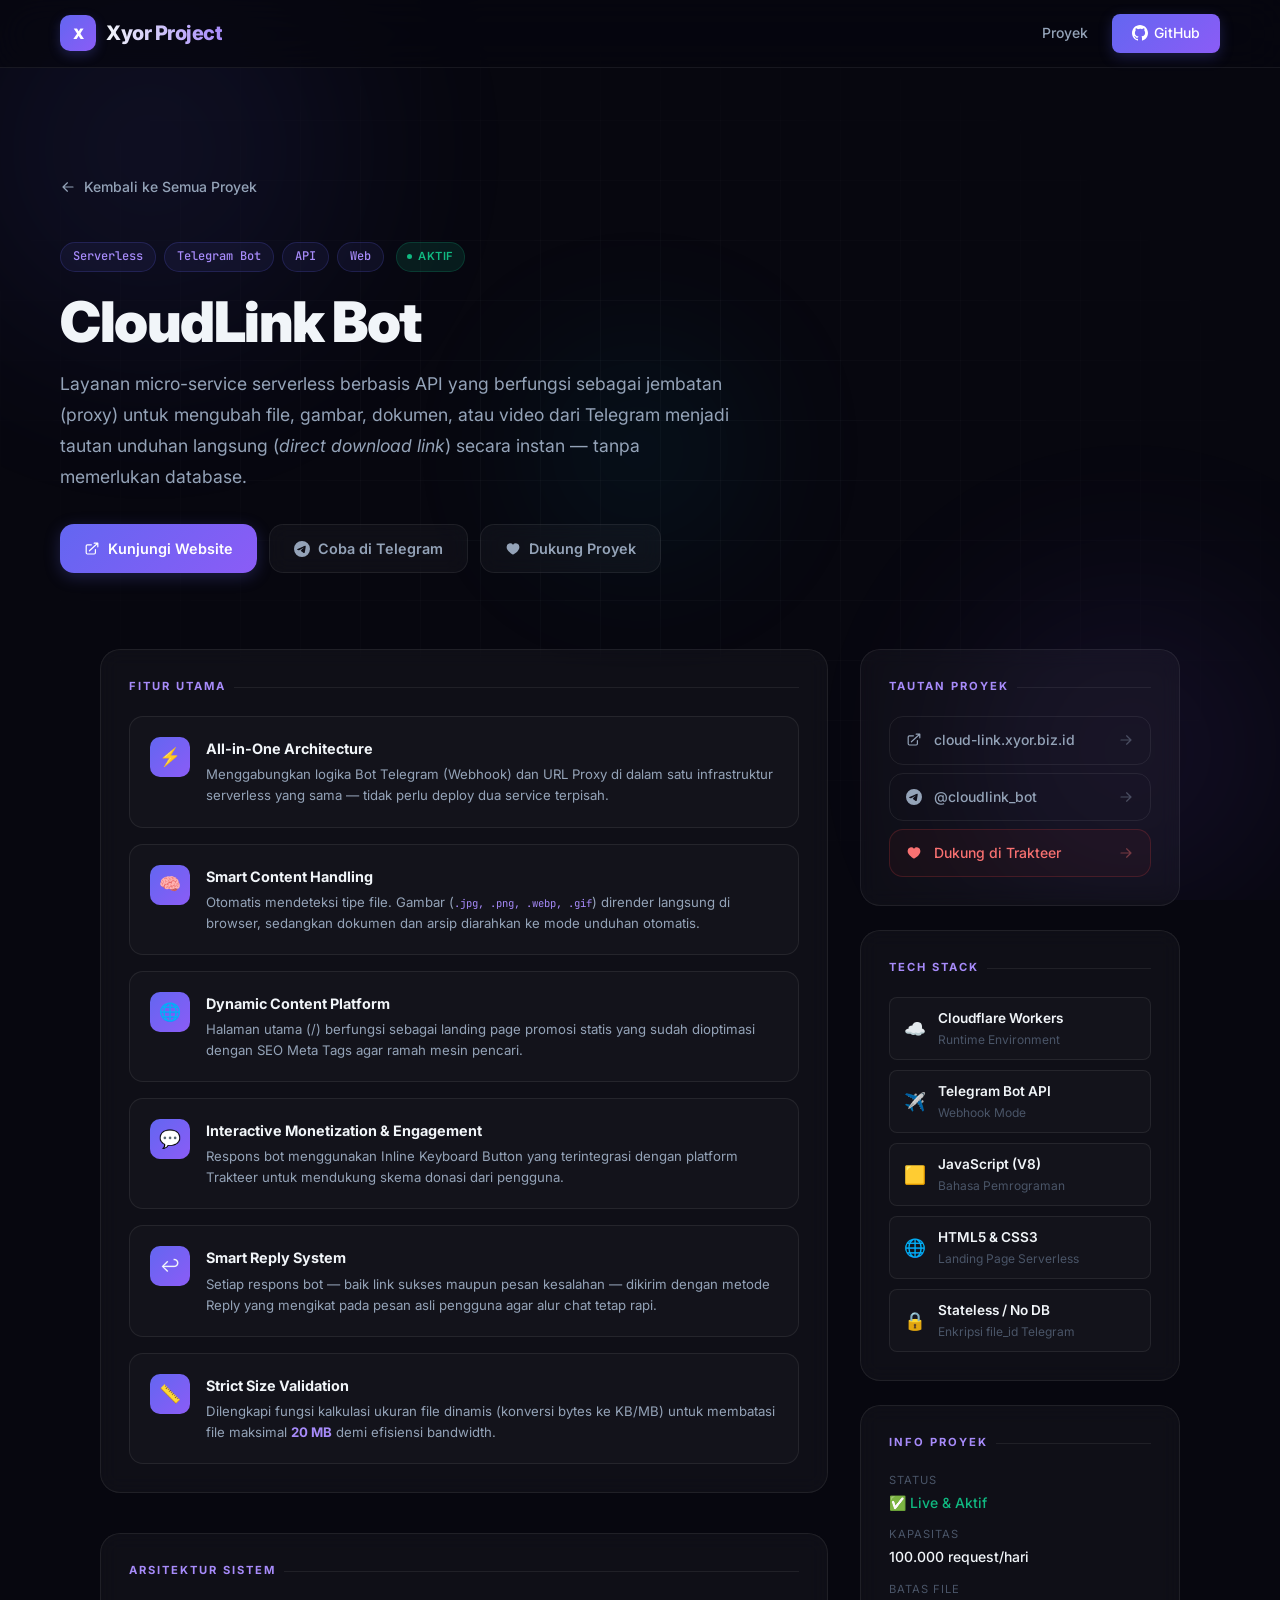
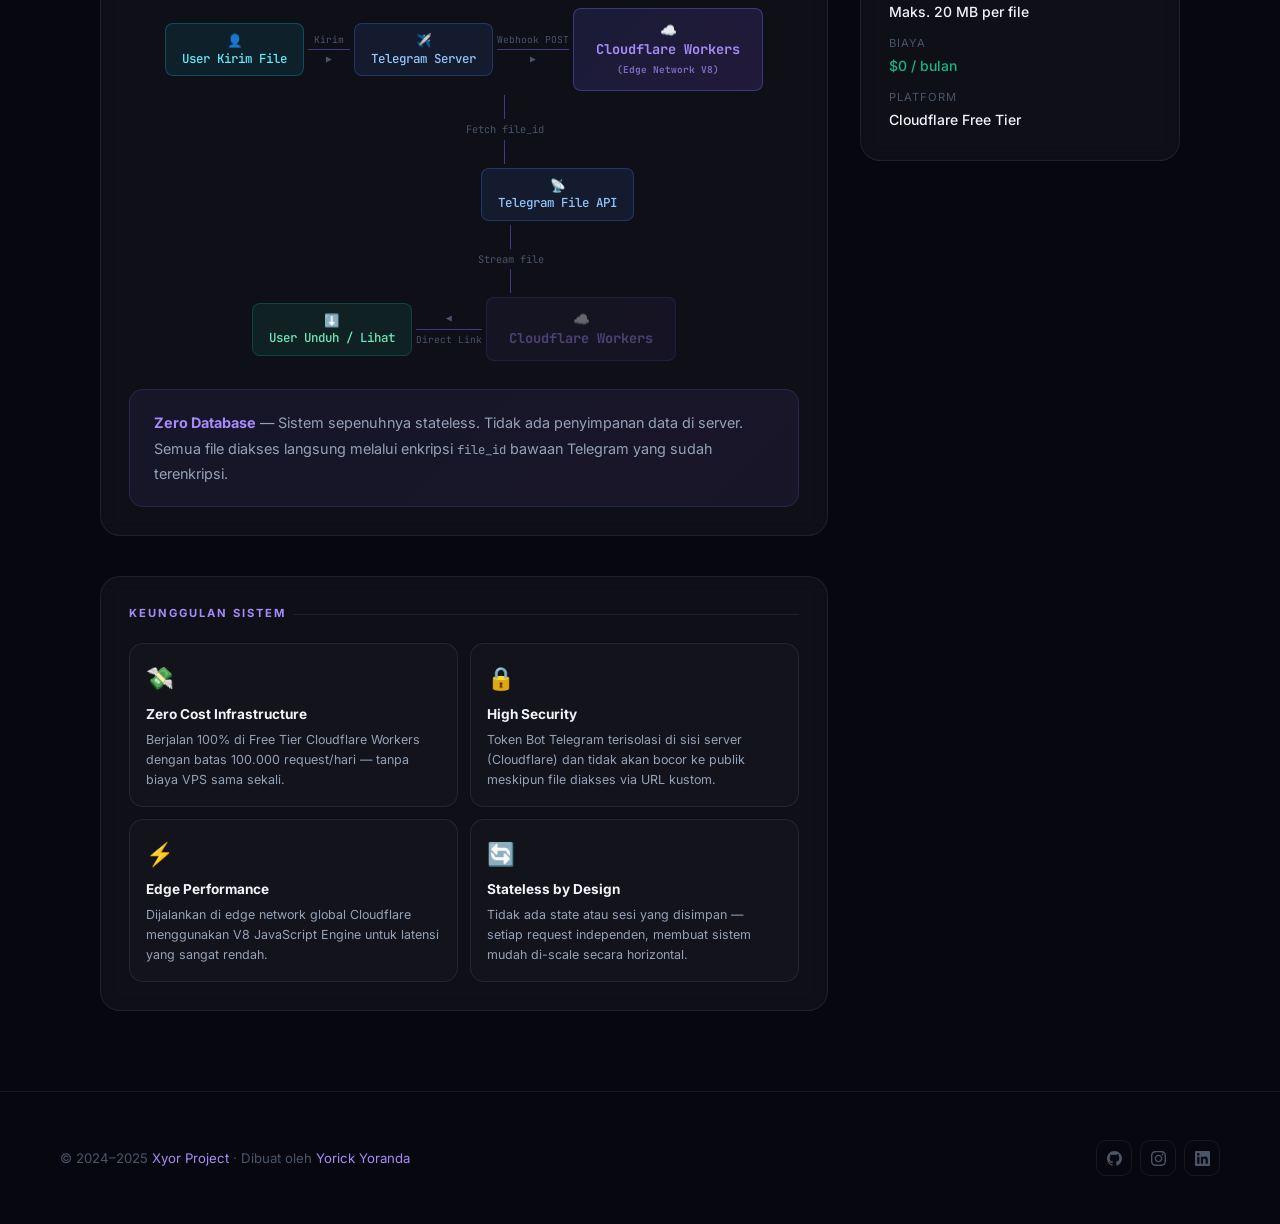
==== projects/cloudlink-bot.html @ b48f9143 "Upload" ====
<!DOCTYPE html>
<html lang="id">
<head>
  <meta charset="UTF-8" />
  <meta name="viewport" content="width=device-width, initial-scale=1.0" />
  <title>CloudLink Bot — Xyor Project</title>
  <meta name="description" content="CloudLink Bot — Layanan micro-service serverless berbasis Cloudflare Workers yang mengubah file Telegram menjadi direct download link secara instan tanpa database." />
  <meta name="author" content="Yorick Yoranda" />
  <meta property="og:title" content="CloudLink Bot — Xyor Project" />
  <meta property="og:description" content="Micro-service serverless yang mengubah file Telegram menjadi direct download link secara instan. Dibangun di atas Cloudflare Workers." />
  <meta property="og:type" content="website" />
  <meta property="og:url" content="https://cloud-link.xyor.biz.id/" />
  <meta name="twitter:card" content="summary_large_image" />
  <link rel="preconnect" href="https://fonts.googleapis.com" />
  <link rel="preconnect" href="https://fonts.gstatic.com" crossorigin />
  <link href="https://fonts.googleapis.com/css2?family=Inter:wght@300;400;500;600;700;800;900&family=JetBrains+Mono:wght@400;500&display=swap" rel="stylesheet" />
  <link rel="stylesheet" href="../css/style.css" />
  <style>
    /* ── Page-specific extras ─── */
    .highlight-box {
      background: linear-gradient(135deg, rgba(99,102,241,0.08), rgba(139,92,246,0.08));
      border: 1px solid rgba(99,102,241,0.2);
      border-radius: var(--radius-md);
      padding: 20px 24px;
      font-size: 0.9rem;
      line-height: 1.75;
      color: var(--text-secondary);
    }

    .highlight-box strong { color: var(--accent-3); }

    /* Architecture visual */
    .arch-visual {
      display: flex;
      flex-direction: column;
      align-items: center;
      gap: 0;
      padding: 8px 0;
      font-family: 'JetBrains Mono', monospace;
    }

    .arch-row {
      display: flex;
      align-items: center;
      gap: 0;
      width: 100%;
      justify-content: center;
    }

    .arch-node {
      padding: 8px 16px;
      border-radius: 8px;
      font-size: 0.78rem;
      font-weight: 500;
      text-align: center;
      line-height: 1.4;
      white-space: nowrap;
    }

    .arch-node-user   { background:rgba(6,182,212,0.1); border:1px solid rgba(6,182,212,0.3); color:#67e8f9; }
    .arch-node-tg     { background:rgba(59,130,246,0.1); border:1px solid rgba(59,130,246,0.3); color:#93c5fd; }
    .arch-node-cf     {
      background: linear-gradient(135deg, rgba(99,102,241,0.15), rgba(139,92,246,0.15));
      border: 1px solid var(--border-hover);
      color: var(--accent-3);
      padding: 12px 22px;
      font-size: 0.85rem;
      font-weight: 700;
    }
    .arch-node-down   { background:rgba(16,185,129,0.1); border:1px solid rgba(16,185,129,0.25); color:#6ee7b7; }

    .arch-arr-h {
      display: flex;
      align-items: center;
      flex-direction: column;
      padding: 0 4px;
      gap: 2px;
      min-width: 50px;
    }

    .arch-arr-h-line {
      height: 1px;
      width: 100%;
      background: linear-gradient(to right, var(--accent-1), var(--accent-2));
      opacity: 0.5;
    }

    .arch-arr-label {
      font-size: 0.6rem;
      color: var(--text-muted);
      white-space: nowrap;
    }

    .arch-arr-v {
      display: flex;
      flex-direction: column;
      align-items: center;
      gap: 2px;
      padding: 4px 0;
    }

    .arch-arr-v-line {
      width: 1px;
      height: 24px;
      background: linear-gradient(to bottom, var(--accent-1), var(--accent-2));
      opacity: 0.5;
    }

    .arch-arr-v-label {
      font-size: 0.6rem;
      color: var(--text-muted);
      white-space: nowrap;
      writing-mode: vertical-rl;
      transform: rotate(180deg);
    }

    /* Keunggulan cards */
    .advantage-grid {
      display: grid;
      grid-template-columns: 1fr 1fr;
      gap: 12px;
    }

    @media (max-width: 600px) {
      .advantage-grid { grid-template-columns: 1fr; }
    }

    .advantage-card {
      padding: 16px;
      border-radius: var(--radius-md);
      border: 1px solid var(--border);
      background: rgba(255,255,255,0.02);
      transition: var(--transition);
    }

    .advantage-card:hover {
      border-color: rgba(99,102,241,0.2);
      background: var(--accent-subtle);
    }

    .advantage-emoji { font-size: 1.4rem; margin-bottom: 8px; }

    .advantage-title {
      font-size: 0.85rem;
      font-weight: 700;
      color: var(--text-primary);
      margin-bottom: 4px;
    }

    .advantage-desc {
      font-size: 0.78rem;
      color: var(--text-secondary);
      line-height: 1.6;
    }

    /* Section divider */
    .section-divider {
      height: 1px;
      background: linear-gradient(to right, transparent, var(--border), transparent);
      margin: 48px 0;
    }
  </style>
</head>
<body>

  <!-- Background -->
  <div class="bg-canvas" aria-hidden="true">
    <div class="bg-grid"></div>
    <div class="bg-orb bg-orb-1"></div>
    <div class="bg-orb bg-orb-2"></div>
    <div class="bg-orb bg-orb-3"></div>
  </div>

  <div class="page-wrapper">

    <!-- Navigation -->
    <nav class="nav" role="navigation" aria-label="Navigasi utama">
      <div class="nav-inner">
        <a href="/" class="nav-logo" aria-label="Xyor Project - Beranda">
          <div class="nav-logo-mark" aria-hidden="true">X</div>
          <span class="nav-logo-text">Xyor Project</span>
        </a>
        <ul class="nav-links" role="list">
          <li><a href="/#projects">Proyek</a></li>
          <li>
            <a href="https://github.com/ezirs/" target="_blank" rel="noopener noreferrer" class="nav-cta">
              <svg xmlns="http://www.w3.org/2000/svg" viewBox="0 0 24 24" fill="currentColor" width="16" height="16" aria-hidden="true">
                <path d="M12 0C5.37 0 0 5.373 0 12c0 5.303 3.438 9.8 8.205 11.385.6.113.82-.258.82-.577 0-.285-.01-1.04-.015-2.04-3.338.724-4.042-1.61-4.042-1.61-.546-1.387-1.333-1.756-1.333-1.756-1.09-.745.083-.73.083-.73 1.205.085 1.84 1.237 1.84 1.237 1.07 1.834 2.807 1.304 3.492.997.107-.775.418-1.305.762-1.605-2.665-.3-5.466-1.332-5.466-5.93 0-1.31.468-2.38 1.236-3.22-.124-.303-.535-1.524.117-3.176 0 0 1.008-.322 3.3 1.23A11.509 11.509 0 0 1 12 5.803c1.02.005 2.047.138 3.006.404 2.29-1.552 3.297-1.23 3.297-1.23.653 1.653.242 2.874.118 3.176.77.84 1.235 1.91 1.235 3.22 0 4.61-2.807 5.625-5.479 5.921.43.372.823 1.102.823 2.222 0 1.606-.015 2.896-.015 3.286 0 .322.216.694.825.576C20.565 21.795 24 17.298 24 12c0-6.627-5.373-12-12-12z"/>
              </svg>
              GitHub
            </a>
          </li>
        </ul>
      </div>
    </nav>

    <!-- Detail Hero -->
    <section class="detail-hero section" aria-labelledby="project-title">
      <div class="section-inner">
        <a href="/" class="back-link" aria-label="Kembali ke daftar proyek">
          <svg xmlns="http://www.w3.org/2000/svg" viewBox="0 0 20 20" fill="currentColor" aria-hidden="true">
            <path fill-rule="evenodd" d="M17 10a.75.75 0 01-.75.75H5.612l4.158 3.96a.75.75 0 11-1.04 1.08l-5.5-5.25a.75.75 0 010-1.08l5.5-5.25a.75.75 0 111.04 1.08L5.612 9.25H16.25A.75.75 0 0117 10z" clip-rule="evenodd"/>
          </svg>
          Kembali ke Semua Proyek
        </a>

        <div class="detail-hero-inner">
          <div class="detail-tags" aria-label="Kategori proyek">
            <span class="detail-tag">Serverless</span>
            <span class="detail-tag">Telegram Bot</span>
            <span class="detail-tag">API</span>
            <span class="detail-tag">Web</span>
            <span class="card-status status-active" style="margin-left:4px;" aria-label="Status: Aktif">Aktif</span>
          </div>

          <h1 class="detail-title" id="project-title">CloudLink Bot</h1>

          <p class="detail-desc">
            Layanan micro-service serverless berbasis API yang berfungsi sebagai jembatan (proxy) untuk mengubah file, gambar, dokumen, atau video dari Telegram menjadi tautan unduhan langsung (<em>direct download link</em>) secara instan — tanpa memerlukan database.
          </p>

          <div class="detail-actions" role="group" aria-label="Aksi proyek">
            <a href="https://cloud-link.xyor.biz.id/" target="_blank" rel="noopener noreferrer"
               class="btn-primary" id="btn-visit-website">
              <svg xmlns="http://www.w3.org/2000/svg" viewBox="0 0 20 20" fill="currentColor" aria-hidden="true">
                <path fill-rule="evenodd" d="M4.25 5.5a.75.75 0 00-.75.75v8.5c0 .414.336.75.75.75h8.5a.75.75 0 00.75-.75v-4a.75.75 0 011.5 0v4A2.25 2.25 0 0112.75 17h-8.5A2.25 2.25 0 012 14.75v-8.5A2.25 2.25 0 014.25 4h5a.75.75 0 010 1.5h-5z" clip-rule="evenodd"/>
                <path fill-rule="evenodd" d="M6.194 12.753a.75.75 0 001.06.053L16.5 4.44v2.81a.75.75 0 001.5 0v-4.5a.75.75 0 00-.75-.75h-4.5a.75.75 0 000 1.5h2.553l-9.056 8.194a.75.75 0 00-.053 1.06z" clip-rule="evenodd"/>
              </svg>
              Kunjungi Website
            </a>
            <a href="https://t.me/cloudlink_bot" target="_blank" rel="noopener noreferrer"
               class="btn-secondary" id="btn-open-telegram">
              <svg xmlns="http://www.w3.org/2000/svg" viewBox="0 0 24 24" fill="currentColor" aria-hidden="true">
                <path d="M11.944 0A12 12 0 0 0 0 12a12 12 0 0 0 12 12 12 12 0 0 0 12-12A12 12 0 0 0 12 0a12 12 0 0 0-.056 0zm4.962 7.224c.1-.002.321.023.465.14a.506.506 0 0 1 .171.325c.016.093.036.306.02.472-.18 1.898-.962 6.502-1.36 8.627-.168.9-.499 1.201-.82 1.23-.696.065-1.225-.46-1.9-.902-1.056-.693-1.653-1.124-2.678-1.8-1.185-.78-.417-1.21.258-1.91.177-.184 3.247-2.977 3.307-3.23.007-.032.014-.15-.056-.212s-.174-.041-.249-.024c-.106.024-1.793 1.14-5.061 3.345-.48.33-.913.49-1.302.48-.428-.008-1.252-.241-1.865-.44-.752-.245-1.349-.374-1.297-.789.027-.216.325-.437.893-.663 3.498-1.524 5.83-2.529 6.998-3.014 3.332-1.386 4.025-1.627 4.476-1.635z"/>
              </svg>
              Coba di Telegram
            </a>
            <a href="https://trakteer.id/xyor_project" target="_blank" rel="noopener noreferrer"
               class="btn-secondary" id="btn-support-trakteer">
              <svg xmlns="http://www.w3.org/2000/svg" viewBox="0 0 20 20" fill="currentColor" aria-hidden="true">
                <path d="M9.653 16.915l-.005-.003-.019-.01a20.759 20.759 0 01-1.162-.682 22.045 22.045 0 01-2.582-2.184C4.045 12.733 2 10.352 2 7.5a4.5 4.5 0 018-2.828A4.5 4.5 0 0118 7.5c0 2.852-2.044 5.233-3.885 6.82a22.049 22.049 0 01-3.744 2.582l-.019.01-.005.003h-.002a.739.739 0 01-.69.001l-.002-.001z"/>
              </svg>
              Dukung Proyek
            </a>
          </div>
        </div>
      </div>
    </section>

    <!-- Detail Content -->
    <div class="detail-content" style="padding-bottom: 80px;">
      <div class="detail-grid">

        <!-- Main Column -->
        <div class="detail-main">

          <!-- Fitur Utama -->
          <div class="glass-card">
            <div class="glass-card-title">Fitur Utama</div>
            <div class="feature-list">

              <div class="feature-item">
                <div class="feature-icon" aria-hidden="true">⚡</div>
                <div class="feature-body">
                  <div class="feature-title">All-in-One Architecture</div>
                  <div class="feature-desc">
                    Menggabungkan logika Bot Telegram (Webhook) dan URL Proxy di dalam satu infrastruktur serverless yang sama — tidak perlu deploy dua service terpisah.
                  </div>
                </div>
              </div>

              <div class="feature-item">
                <div class="feature-icon" aria-hidden="true">🧠</div>
                <div class="feature-body">
                  <div class="feature-title">Smart Content Handling</div>
                  <div class="feature-desc">
                    Otomatis mendeteksi tipe file. Gambar (<code style="font-family:'JetBrains Mono',monospace;font-size:0.8em;color:var(--accent-3)">.jpg, .png, .webp, .gif</code>) dirender langsung di browser, sedangkan dokumen dan arsip diarahkan ke mode unduhan otomatis.
                  </div>
                </div>
              </div>

              <div class="feature-item">
                <div class="feature-icon" aria-hidden="true">🌐</div>
                <div class="feature-body">
                  <div class="feature-title">Dynamic Content Platform</div>
                  <div class="feature-desc">
                    Halaman utama (/) berfungsi sebagai landing page promosi statis yang sudah dioptimasi dengan SEO Meta Tags agar ramah mesin pencari.
                  </div>
                </div>
              </div>

              <div class="feature-item">
                <div class="feature-icon" aria-hidden="true">💬</div>
                <div class="feature-body">
                  <div class="feature-title">Interactive Monetization &amp; Engagement</div>
                  <div class="feature-desc">
                    Respons bot menggunakan Inline Keyboard Button yang terintegrasi dengan platform Trakteer untuk mendukung skema donasi dari pengguna.
                  </div>
                </div>
              </div>

              <div class="feature-item">
                <div class="feature-icon" aria-hidden="true">↩️</div>
                <div class="feature-body">
                  <div class="feature-title">Smart Reply System</div>
                  <div class="feature-desc">
                    Setiap respons bot — baik link sukses maupun pesan kesalahan — dikirim dengan metode Reply yang mengikat pada pesan asli pengguna agar alur chat tetap rapi.
                  </div>
                </div>
              </div>

              <div class="feature-item">
                <div class="feature-icon" aria-hidden="true">📏</div>
                <div class="feature-body">
                  <div class="feature-title">Strict Size Validation</div>
                  <div class="feature-desc">
                    Dilengkapi fungsi kalkulasi ukuran file dinamis (konversi bytes ke KB/MB) untuk membatasi file maksimal <strong style="color:var(--accent-3)">20 MB</strong> demi efisiensi bandwidth.
                  </div>
                </div>
              </div>

            </div>
          </div>

          <!-- Arsitektur -->
          <div class="glass-card">
            <div class="glass-card-title">Arsitektur Sistem</div>

            <div class="arch-visual" role="img" aria-label="Diagram alur sistem CloudLink Bot">

              <!-- Row 1: User → Telegram → Cloudflare -->
              <div class="arch-row">
                <div class="arch-node arch-node-user">👤<br/>User Kirim File</div>
                <div class="arch-arr-h">
                  <div class="arch-arr-label">Kirim</div>
                  <div class="arch-arr-h-line"></div>
                  <div class="arch-arr-label">▶</div>
                </div>
                <div class="arch-node arch-node-tg">✈️<br/>Telegram Server</div>
                <div class="arch-arr-h">
                  <div class="arch-arr-label">Webhook POST</div>
                  <div class="arch-arr-h-line"></div>
                  <div class="arch-arr-label">▶</div>
                </div>
                <div class="arch-node arch-node-cf">☁️<br/>Cloudflare Workers<br/><span style="font-size:0.7em;opacity:0.7">(Edge Network V8)</span></div>
              </div>

              <!-- Vertical connector down from CF -->
              <div style="display:flex; justify-content:flex-end; width:100%; padding-right: 1px;">
                <div class="arch-arr-v" style="margin-right: calc(50% - 80px);">
                  <div class="arch-arr-v-line"></div>
                  <div style="font-size:0.65rem;color:var(--text-muted);font-family:'JetBrains Mono',monospace;">Fetch file_id</div>
                  <div class="arch-arr-v-line"></div>
                </div>
              </div>

              <!-- Row 2: Telegram API on right -->
              <div class="arch-row" style="justify-content:flex-end;">
                <div class="arch-node arch-node-tg" style="margin-right: calc(50% - 170px);">📡<br/>Telegram File API</div>
              </div>

              <!-- Vertical connector from Telegram API down -->
              <div style="display:flex; justify-content:flex-end; width:100%; padding-right: 1px;">
                <div class="arch-arr-v" style="margin-right: calc(50% - 80px);">
                  <div class="arch-arr-v-line"></div>
                  <div style="font-size:0.65rem;color:var(--text-muted);font-family:'JetBrains Mono',monospace;">Stream file</div>
                  <div class="arch-arr-v-line"></div>
                </div>
              </div>

              <!-- Row 3: Down to user -->
              <div class="arch-row">
                <div class="arch-node arch-node-down">⬇️<br/>User Unduh / Lihat</div>
                <div class="arch-arr-h">
                  <div class="arch-arr-label">◀</div>
                  <div class="arch-arr-h-line"></div>
                  <div class="arch-arr-label">Direct Link</div>
                </div>
                <div class="arch-node arch-node-cf" style="opacity:0.4">☁️<br/>Cloudflare Workers</div>
              </div>

            </div>

            <div class="highlight-box" style="margin-top:20px;">
              <strong>Zero Database</strong> — Sistem sepenuhnya stateless. Tidak ada penyimpanan data di server. Semua file diakses langsung melalui enkripsi <code style="font-family:'JetBrains Mono',monospace;font-size:0.85em">file_id</code> bawaan Telegram yang sudah terenkripsi.
            </div>
          </div>

          <!-- Keunggulan -->
          <div class="glass-card">
            <div class="glass-card-title">Keunggulan Sistem</div>
            <div class="advantage-grid">
              <div class="advantage-card">
                <div class="advantage-emoji">💸</div>
                <div class="advantage-title">Zero Cost Infrastructure</div>
                <div class="advantage-desc">Berjalan 100% di Free Tier Cloudflare Workers dengan batas 100.000 request/hari — tanpa biaya VPS sama sekali.</div>
              </div>
              <div class="advantage-card">
                <div class="advantage-emoji">🔒</div>
                <div class="advantage-title">High Security</div>
                <div class="advantage-desc">Token Bot Telegram terisolasi di sisi server (Cloudflare) dan tidak akan bocor ke publik meskipun file diakses via URL kustom.</div>
              </div>
              <div class="advantage-card">
                <div class="advantage-emoji">⚡</div>
                <div class="advantage-title">Edge Performance</div>
                <div class="advantage-desc">Dijalankan di edge network global Cloudflare menggunakan V8 JavaScript Engine untuk latensi yang sangat rendah.</div>
              </div>
              <div class="advantage-card">
                <div class="advantage-emoji">🔄</div>
                <div class="advantage-title">Stateless by Design</div>
                <div class="advantage-desc">Tidak ada state atau sesi yang disimpan — setiap request independen, membuat sistem mudah di-scale secara horizontal.</div>
              </div>
            </div>
          </div>

        </div>

        <!-- Sidebar -->
        <aside class="detail-sidebar" aria-label="Informasi proyek">

          <!-- Quick Links -->
          <div class="glass-card">
            <div class="glass-card-title">Tautan Proyek</div>
            <div class="link-list">

              <a href="https://cloud-link.xyor.biz.id/" target="_blank" rel="noopener noreferrer"
                 class="sidebar-link" id="sidebar-website">
                <svg xmlns="http://www.w3.org/2000/svg" viewBox="0 0 20 20" fill="currentColor" aria-hidden="true">
                  <path fill-rule="evenodd" d="M4.25 5.5a.75.75 0 00-.75.75v8.5c0 .414.336.75.75.75h8.5a.75.75 0 00.75-.75v-4a.75.75 0 011.5 0v4A2.25 2.25 0 0112.75 17h-8.5A2.25 2.25 0 012 14.75v-8.5A2.25 2.25 0 014.25 4h5a.75.75 0 010 1.5h-5z" clip-rule="evenodd"/>
                  <path fill-rule="evenodd" d="M6.194 12.753a.75.75 0 001.06.053L16.5 4.44v2.81a.75.75 0 001.5 0v-4.5a.75.75 0 00-.75-.75h-4.5a.75.75 0 000 1.5h2.553l-9.056 8.194a.75.75 0 00-.053 1.06z" clip-rule="evenodd"/>
                </svg>
                <span>cloud-link.xyor.biz.id</span>
                <svg class="sidebar-link-arrow" xmlns="http://www.w3.org/2000/svg" viewBox="0 0 20 20" fill="currentColor" aria-hidden="true">
                  <path fill-rule="evenodd" d="M3 10a.75.75 0 01.75-.75h10.638L10.23 5.29a.75.75 0 111.04-1.08l5.5 5.25a.75.75 0 010 1.08l-5.5 5.25a.75.75 0 11-1.04-1.08l4.158-3.96H3.75A.75.75 0 013 10z" clip-rule="evenodd"/>
                </svg>
              </a>

              <a href="https://t.me/cloudlink_bot" target="_blank" rel="noopener noreferrer"
                 class="sidebar-link" id="sidebar-telegram">
                <svg xmlns="http://www.w3.org/2000/svg" viewBox="0 0 24 24" fill="currentColor" aria-hidden="true">
                  <path d="M11.944 0A12 12 0 0 0 0 12a12 12 0 0 0 12 12 12 12 0 0 0 12-12A12 12 0 0 0 12 0a12 12 0 0 0-.056 0zm4.962 7.224c.1-.002.321.023.465.14a.506.506 0 0 1 .171.325c.016.093.036.306.02.472-.18 1.898-.962 6.502-1.36 8.627-.168.9-.499 1.201-.82 1.23-.696.065-1.225-.46-1.9-.902-1.056-.693-1.653-1.124-2.678-1.8-1.185-.78-.417-1.21.258-1.91.177-.184 3.247-2.977 3.307-3.23.007-.032.014-.15-.056-.212s-.174-.041-.249-.024c-.106.024-1.793 1.14-5.061 3.345-.48.33-.913.49-1.302.48-.428-.008-1.252-.241-1.865-.44-.752-.245-1.349-.374-1.297-.789.027-.216.325-.437.893-.663 3.498-1.524 5.83-2.529 6.998-3.014 3.332-1.386 4.025-1.627 4.476-1.635z"/>
                </svg>
                <span>@cloudlink_bot</span>
                <svg class="sidebar-link-arrow" xmlns="http://www.w3.org/2000/svg" viewBox="0 0 20 20" fill="currentColor" aria-hidden="true">
                  <path fill-rule="evenodd" d="M3 10a.75.75 0 01.75-.75h10.638L10.23 5.29a.75.75 0 111.04-1.08l5.5 5.25a.75.75 0 010 1.08l-5.5 5.25a.75.75 0 11-1.04-1.08l4.158-3.96H3.75A.75.75 0 013 10z" clip-rule="evenodd"/>
                </svg>
              </a>

              <a href="https://trakteer.id/xyor_project" target="_blank" rel="noopener noreferrer"
                 class="sidebar-link" id="sidebar-trakteer"
                 style="border-color:rgba(239,68,68,0.2); background:rgba(239,68,68,0.04);">
                <svg xmlns="http://www.w3.org/2000/svg" viewBox="0 0 20 20" fill="currentColor" style="color:#f87171;" aria-hidden="true">
                  <path d="M9.653 16.915l-.005-.003-.019-.01a20.759 20.759 0 01-1.162-.682 22.045 22.045 0 01-2.582-2.184C4.045 12.733 2 10.352 2 7.5a4.5 4.5 0 018-2.828A4.5 4.5 0 0118 7.5c0 2.852-2.044 5.233-3.885 6.82a22.049 22.049 0 01-3.744 2.582l-.019.01-.005.003h-.002a.739.739 0 01-.69.001l-.002-.001z"/>
                </svg>
                <span style="color:#f87171;">Dukung di Trakteer</span>
                <svg class="sidebar-link-arrow" xmlns="http://www.w3.org/2000/svg" viewBox="0 0 20 20" fill="currentColor" style="color:#f87171;" aria-hidden="true">
                  <path fill-rule="evenodd" d="M3 10a.75.75 0 01.75-.75h10.638L10.23 5.29a.75.75 0 111.04-1.08l5.5 5.25a.75.75 0 010 1.08l-5.5 5.25a.75.75 0 11-1.04-1.08l4.158-3.96H3.75A.75.75 0 013 10z" clip-rule="evenodd"/>
                </svg>
              </a>

            </div>
          </div>

          <!-- Tech Stack -->
          <div class="glass-card">
            <div class="glass-card-title">Tech Stack</div>
            <div class="tech-list">
              <div class="tech-item">
                <span class="tech-emoji">☁️</span>
                <div class="tech-info">
                  <div class="tech-name">Cloudflare Workers</div>
                  <div class="tech-role">Runtime Environment</div>
                </div>
              </div>
              <div class="tech-item">
                <span class="tech-emoji">✈️</span>
                <div class="tech-info">
                  <div class="tech-name">Telegram Bot API</div>
                  <div class="tech-role">Webhook Mode</div>
                </div>
              </div>
              <div class="tech-item">
                <span class="tech-emoji">🟨</span>
                <div class="tech-info">
                  <div class="tech-name">JavaScript (V8)</div>
                  <div class="tech-role">Bahasa Pemrograman</div>
                </div>
              </div>
              <div class="tech-item">
                <span class="tech-emoji">🌐</span>
                <div class="tech-info">
                  <div class="tech-name">HTML5 &amp; CSS3</div>
                  <div class="tech-role">Landing Page Serverless</div>
                </div>
              </div>
              <div class="tech-item">
                <span class="tech-emoji">🔒</span>
                <div class="tech-info">
                  <div class="tech-name">Stateless / No DB</div>
                  <div class="tech-role">Enkripsi file_id Telegram</div>
                </div>
              </div>
            </div>
          </div>

          <!-- Project Info -->
          <div class="glass-card">
            <div class="glass-card-title">Info Proyek</div>
            <div class="info-list">
              <div class="info-item">
                <span class="info-label">Status</span>
                <span class="info-value" style="color:var(--green);">✅ Live &amp; Aktif</span>
              </div>
              <div class="info-item">
                <span class="info-label">Kapasitas</span>
                <span class="info-value">100.000 request/hari</span>
              </div>
              <div class="info-item">
                <span class="info-label">Batas File</span>
                <span class="info-value">Maks. 20 MB per file</span>
              </div>
              <div class="info-item">
                <span class="info-label">Biaya</span>
                <span class="info-value" style="color:var(--green);">$0 / bulan</span>
              </div>
              <div class="info-item">
                <span class="info-label">Platform</span>
                <span class="info-value">Cloudflare Free Tier</span>
              </div>
            </div>
          </div>

        </aside>
      </div>
    </div>

    <!-- Footer -->
    <footer class="footer" role="contentinfo">
      <div class="footer-inner">
        <p class="footer-copy">
          &copy; 2024–2025 <a href="/" aria-label="Xyor Project Beranda">Xyor Project</a> · Dibuat oleh
          <a href="https://id.linkedin.com/in/yorick-yoranda" target="_blank" rel="noopener noreferrer">Yorick Yoranda</a>
        </p>
        <div class="footer-socials" role="list" aria-label="Tautan sosial media">
          <a href="https://github.com/ezirs/" target="_blank" rel="noopener noreferrer"
             class="footer-social" role="listitem" aria-label="GitHub">
            <svg xmlns="http://www.w3.org/2000/svg" viewBox="0 0 24 24" fill="currentColor" aria-hidden="true">
              <path d="M12 0C5.37 0 0 5.373 0 12c0 5.303 3.438 9.8 8.205 11.385.6.113.82-.258.82-.577 0-.285-.01-1.04-.015-2.04-3.338.724-4.042-1.61-4.042-1.61-.546-1.387-1.333-1.756-1.333-1.756-1.09-.745.083-.73.083-.73 1.205.085 1.84 1.237 1.84 1.237 1.07 1.834 2.807 1.304 3.492.997.107-.775.418-1.305.762-1.605-2.665-.3-5.466-1.332-5.466-5.93 0-1.31.468-2.38 1.236-3.22-.124-.303-.535-1.524.117-3.176 0 0 1.008-.322 3.3 1.23A11.509 11.509 0 0 1 12 5.803c1.02.005 2.047.138 3.006.404 2.29-1.552 3.297-1.23 3.297-1.23.653 1.653.242 2.874.118 3.176.77.84 1.235 1.91 1.235 3.22 0 4.61-2.807 5.625-5.479 5.921.43.372.823 1.102.823 2.222 0 1.606-.015 2.896-.015 3.286 0 .322.216.694.825.576C20.565 21.795 24 17.298 24 12c0-6.627-5.373-12-12-12z"/>
            </svg>
          </a>
          <a href="https://www.instagram.com/yorandayorick/" target="_blank" rel="noopener noreferrer"
             class="footer-social" role="listitem" aria-label="Instagram">
            <svg xmlns="http://www.w3.org/2000/svg" viewBox="0 0 24 24" fill="currentColor" aria-hidden="true">
              <path d="M12 2.163c3.204 0 3.584.012 4.85.07 3.252.148 4.771 1.691 4.919 4.919.058 1.265.069 1.645.069 4.849 0 3.205-.012 3.584-.069 4.849-.149 3.225-1.664 4.771-4.919 4.919-1.266.058-1.644.07-4.85.07-3.204 0-3.584-.012-4.849-.07-3.26-.149-4.771-1.699-4.919-4.92-.058-1.265-.07-1.644-.07-4.849 0-3.204.013-3.583.07-4.849.149-3.227 1.664-4.771 4.919-4.919 1.266-.057 1.645-.069 4.849-.069zm0-2.163c-3.259 0-3.667.014-4.947.072-4.358.2-6.78 2.618-6.98 6.98-.059 1.281-.073 1.689-.073 4.948 0 3.259.014 3.668.072 4.948.2 4.358 2.618 6.78 6.98 6.98 1.281.058 1.689.072 4.948.072 3.259 0 3.668-.014 4.948-.072 4.354-.2 6.782-2.618 6.979-6.98.059-1.28.073-1.689.073-4.948 0-3.259-.014-3.667-.072-4.947-.196-4.354-2.617-6.78-6.979-6.98-1.281-.059-1.69-.073-4.949-.073zm0 5.838c-3.403 0-6.162 2.759-6.162 6.162s2.759 6.163 6.162 6.163 6.162-2.759 6.162-6.163c0-3.403-2.759-6.162-6.162-6.162zm0 10.162c-2.209 0-4-1.79-4-4 0-2.209 1.791-4 4-4s4 1.791 4 4c0 2.21-1.791 4-4 4zm6.406-11.845c-.796 0-1.441.645-1.441 1.44s.645 1.44 1.441 1.44c.795 0 1.439-.645 1.439-1.44s-.644-1.44-1.439-1.44z"/>
            </svg>
          </a>
          <a href="https://id.linkedin.com/in/yorick-yoranda" target="_blank" rel="noopener noreferrer"
             class="footer-social" role="listitem" aria-label="LinkedIn">
            <svg xmlns="http://www.w3.org/2000/svg" viewBox="0 0 24 24" fill="currentColor" aria-hidden="true">
              <path d="M20.447 20.452h-3.554v-5.569c0-1.328-.027-3.037-1.852-3.037-1.853 0-2.136 1.445-2.136 2.939v5.667H9.351V9h3.414v1.561h.046c.477-.9 1.637-1.85 3.37-1.85 3.601 0 4.267 2.37 4.267 5.455v6.286zM5.337 7.433c-1.144 0-2.063-.926-2.063-2.065 0-1.138.92-2.063 2.063-2.063 1.14 0 2.064.925 2.064 2.063 0 1.139-.925 2.065-2.064 2.065zm1.782 13.019H3.555V9h3.564v11.452zM22.225 0H1.771C.792 0 0 .774 0 1.729v20.542C0 23.227.792 24 1.771 24h20.451C23.2 24 24 23.227 24 22.271V1.729C24 .774 23.2 0 22.222 0h.003z"/>
            </svg>
          </a>
        </div>
      </div>
    </footer>

  </div>

  <script src="../js/main.js"></script>
</body>
</html>
---- css/style.css ----
/* ============================================================
   XYOR PROJECT — GLOBAL DESIGN SYSTEM
   ============================================================ */

@import url('https://fonts.googleapis.com/css2?family=Inter:wght@300;400;500;600;700;800;900&family=JetBrains+Mono:wght@400;500&display=swap');

/* ── CSS Variables ──────────────────────────────────────────── */
:root {
  /* Colors */
  --bg-root:        #07070f;
  --bg-surface:     #0d0d1a;
  --bg-card:        rgba(255, 255, 255, 0.035);
  --bg-card-hover:  rgba(255, 255, 255, 0.065);
  --border:         rgba(255, 255, 255, 0.07);
  --border-hover:   rgba(99, 102, 241, 0.4);

  /* Accent */
  --accent-1:       #6366f1;
  --accent-2:       #8b5cf6;
  --accent-3:       #a78bfa;
  --accent-glow:    rgba(99, 102, 241, 0.25);
  --accent-subtle:  rgba(99, 102, 241, 0.08);

  /* Text */
  --text-primary:   #f1f5f9;
  --text-secondary: #94a3b8;
  --text-muted:     #4a5568;

  /* Status */
  --green:          #10b981;
  --green-subtle:   rgba(16, 185, 129, 0.12);
  --yellow:         #f59e0b;
  --yellow-subtle:  rgba(245, 158, 11, 0.12);
  --red:            #ef4444;

  /* Spacing */
  --nav-h:          68px;
  --radius-sm:      8px;
  --radius-md:      14px;
  --radius-lg:      20px;
  --radius-xl:      28px;

  /* Shadows */
  --shadow-card:    0 4px 24px rgba(0, 0, 0, 0.4);
  --shadow-glow:    0 0 40px rgba(99, 102, 241, 0.15);

  /* Transitions */
  --transition:     all 0.25s cubic-bezier(0.4, 0, 0.2, 1);
}

/* ── Reset ──────────────────────────────────────────────────── */
*, *::before, *::after {
  box-sizing: border-box;
  margin: 0;
  padding: 0;
}

html {
  scroll-behavior: smooth;
  -webkit-font-smoothing: antialiased;
}

body {
  font-family: 'Inter', sans-serif;
  background-color: var(--bg-root);
  color: var(--text-primary);
  min-height: 100vh;
  overflow-x: hidden;
  line-height: 1.6;
}

a {
  color: inherit;
  text-decoration: none;
}

img { max-width: 100%; display: block; }

/* ── Scrollbar ──────────────────────────────────────────────── */
::-webkit-scrollbar { width: 6px; }
::-webkit-scrollbar-track { background: var(--bg-root); }
::-webkit-scrollbar-thumb {
  background: var(--accent-1);
  border-radius: 999px;
}

/* ── Background Canvas ──────────────────────────────────────── */
.bg-canvas {
  position: fixed;
  inset: 0;
  z-index: 0;
  pointer-events: none;
  overflow: hidden;
}

.bg-orb {
  position: absolute;
  border-radius: 50%;
  filter: blur(80px);
  opacity: 0.12;
}

.bg-orb-1 {
  width: 600px; height: 600px;
  background: radial-gradient(circle, #6366f1, transparent 70%);
  top: -150px; left: -150px;
  animation: float-orb 14s ease-in-out infinite alternate;
}

.bg-orb-2 {
  width: 500px; height: 500px;
  background: radial-gradient(circle, #8b5cf6, transparent 70%);
  bottom: -100px; right: -100px;
  animation: float-orb 18s ease-in-out infinite alternate-reverse;
}

.bg-orb-3 {
  width: 300px; height: 300px;
  background: radial-gradient(circle, #06b6d4, transparent 70%);
  top: 50%; left: 50%;
  transform: translate(-50%, -50%);
  animation: float-orb 22s ease-in-out infinite alternate;
}

.bg-grid {
  position: absolute;
  inset: 0;
  background-image:
    linear-gradient(rgba(255,255,255,0.025) 1px, transparent 1px),
    linear-gradient(90deg, rgba(255,255,255,0.025) 1px, transparent 1px);
  background-size: 60px 60px;
  mask-image: radial-gradient(ellipse at center, black 20%, transparent 80%);
}

@keyframes float-orb {
  0%   { transform: translate(0, 0) scale(1); }
  100% { transform: translate(40px, 40px) scale(1.1); }
}

/* ── Page Wrapper ───────────────────────────────────────────── */
.page-wrapper {
  position: relative;
  z-index: 1;
  display: flex;
  flex-direction: column;
  min-height: 100vh;
}

/* ── Navigation ─────────────────────────────────────────────── */
.nav {
  position: sticky;
  top: 0;
  z-index: 100;
  height: var(--nav-h);
  display: flex;
  align-items: center;
  padding: 0 clamp(20px, 5vw, 60px);
  background: rgba(7, 7, 15, 0.7);
  backdrop-filter: blur(20px);
  -webkit-backdrop-filter: blur(20px);
  border-bottom: 1px solid var(--border);
}

.nav-inner {
  width: 100%;
  max-width: 1200px;
  margin: 0 auto;
  display: flex;
  align-items: center;
  justify-content: space-between;
}

.nav-logo {
  display: flex;
  align-items: center;
  gap: 10px;
  font-weight: 800;
  font-size: 1.25rem;
  letter-spacing: -0.5px;
}

.nav-logo-mark {
  width: 36px; height: 36px;
  background: linear-gradient(135deg, var(--accent-1), var(--accent-2));
  border-radius: 10px;
  display: flex;
  align-items: center;
  justify-content: center;
  font-size: 0.9rem;
  font-weight: 900;
  color: white;
  box-shadow: 0 4px 12px var(--accent-glow);
}

.nav-logo-text {
  background: linear-gradient(90deg, var(--text-primary), var(--accent-3));
  -webkit-background-clip: text;
  -webkit-text-fill-color: transparent;
  background-clip: text;
}

.nav-links {
  display: flex;
  align-items: center;
  gap: 8px;
  list-style: none;
}

.nav-links a {
  display: flex;
  align-items: center;
  gap: 6px;
  padding: 8px 16px;
  border-radius: var(--radius-sm);
  font-size: 0.875rem;
  font-weight: 500;
  color: var(--text-secondary);
  transition: var(--transition);
}

.nav-links a:hover {
  color: var(--text-primary);
  background: var(--bg-card-hover);
}

.nav-cta {
  background: linear-gradient(135deg, var(--accent-1), var(--accent-2)) !important;
  color: white !important;
  padding: 8px 20px !important;
  box-shadow: 0 4px 14px var(--accent-glow);
}

.nav-cta:hover {
  box-shadow: 0 6px 20px rgba(99, 102, 241, 0.4) !important;
  transform: translateY(-1px);
}

/* ── Hero Section ───────────────────────────────────────────── */
.hero {
  flex: none;
  padding: clamp(80px, 12vw, 140px) clamp(20px, 5vw, 60px) clamp(60px, 8vw, 100px);
  text-align: center;
}

.hero-inner {
  max-width: 800px;
  margin: 0 auto;
}

.hero-badge {
  display: inline-flex;
  align-items: center;
  gap: 8px;
  padding: 6px 16px;
  border-radius: 999px;
  border: 1px solid var(--border-hover);
  background: var(--accent-subtle);
  font-size: 0.8rem;
  font-weight: 500;
  color: var(--accent-3);
  margin-bottom: 28px;
  animation: fade-up 0.6s ease both;
}

.hero-badge-dot {
  width: 6px; height: 6px;
  border-radius: 50%;
  background: var(--accent-3);
  animation: pulse-dot 2s infinite;
}

@keyframes pulse-dot {
  0%, 100% { opacity: 1; transform: scale(1); }
  50%       { opacity: 0.5; transform: scale(0.8); }
}

.hero-greeting {
  font-size: clamp(0.9rem, 2vw, 1rem);
  color: var(--text-secondary);
  font-weight: 400;
  animation: fade-up 0.6s 0.1s ease both;
}

.hero-name {
  font-size: clamp(2.8rem, 8vw, 5rem);
  font-weight: 900;
  letter-spacing: -2px;
  line-height: 1.05;
  background: linear-gradient(135deg, #f1f5f9 30%, var(--accent-3) 70%, var(--accent-2) 100%);
  -webkit-background-clip: text;
  -webkit-text-fill-color: transparent;
  background-clip: text;
  margin-bottom: 8px;
  animation: fade-up 0.6s 0.15s ease both;
}

.hero-brand {
  font-size: clamp(1rem, 2.5vw, 1.2rem);
  color: var(--accent-3);
  font-weight: 600;
  font-family: 'JetBrains Mono', monospace;
  letter-spacing: 2px;
  margin-bottom: 20px;
  animation: fade-up 0.6s 0.2s ease both;
}

.hero-tagline {
  font-size: clamp(1rem, 2.5vw, 1.2rem);
  color: var(--text-secondary);
  font-weight: 400;
  max-width: 560px;
  margin: 0 auto 36px;
  line-height: 1.7;
  animation: fade-up 0.6s 0.25s ease both;
}

.hero-socials {
  display: flex;
  align-items: center;
  justify-content: center;
  gap: 12px;
  margin-bottom: 40px;
  animation: fade-up 0.6s 0.3s ease both;
}

.social-link {
  display: flex;
  align-items: center;
  justify-content: center;
  width: 44px; height: 44px;
  border-radius: 12px;
  border: 1px solid var(--border);
  background: var(--bg-card);
  color: var(--text-secondary);
  transition: var(--transition);
  backdrop-filter: blur(10px);
}

.social-link:hover {
  border-color: var(--border-hover);
  color: var(--accent-3);
  background: var(--accent-subtle);
  transform: translateY(-2px);
  box-shadow: var(--shadow-glow);
}

.social-link svg {
  width: 18px; height: 18px;
}

.hero-cta {
  display: inline-flex;
  align-items: center;
  gap: 8px;
  padding: 14px 32px;
  background: linear-gradient(135deg, var(--accent-1), var(--accent-2));
  border-radius: var(--radius-md);
  font-weight: 600;
  font-size: 0.95rem;
  color: white;
  transition: var(--transition);
  box-shadow: 0 6px 24px var(--accent-glow);
  animation: fade-up 0.6s 0.35s ease both;
}

.hero-cta:hover {
  transform: translateY(-2px);
  box-shadow: 0 10px 30px rgba(99, 102, 241, 0.4);
}

.hero-cta svg {
  width: 16px; height: 16px;
  transition: transform 0.25s;
}

.hero-cta:hover svg { transform: translateY(2px); }

.hero-stats {
  display: flex;
  justify-content: center;
  gap: clamp(24px, 6vw, 56px);
  padding-top: 60px;
  border-top: 1px solid var(--border);
  margin-top: 60px;
  animation: fade-up 0.6s 0.4s ease both;
}

.hero-stat-num {
  font-size: 2rem;
  font-weight: 800;
  background: linear-gradient(135deg, var(--text-primary), var(--accent-3));
  -webkit-background-clip: text;
  -webkit-text-fill-color: transparent;
  background-clip: text;
}

.hero-stat-label {
  font-size: 0.8rem;
  color: var(--text-muted);
  text-transform: uppercase;
  letter-spacing: 1px;
  margin-top: 2px;
}

/* ── Section Common ─────────────────────────────────────────── */
.section {
  padding: clamp(60px, 8vw, 100px) clamp(20px, 5vw, 60px);
}

.section-inner {
  max-width: 1200px;
  margin: 0 auto;
}

.section-label {
  display: inline-flex;
  align-items: center;
  gap: 8px;
  font-size: 0.75rem;
  font-weight: 600;
  text-transform: uppercase;
  letter-spacing: 2px;
  color: var(--accent-3);
  margin-bottom: 12px;
}

.section-label::before {
  content: '';
  display: block;
  width: 20px; height: 2px;
  background: var(--accent-2);
  border-radius: 999px;
}

.section-title {
  font-size: clamp(1.8rem, 4vw, 2.5rem);
  font-weight: 800;
  letter-spacing: -1px;
  line-height: 1.2;
  margin-bottom: 12px;
}

.section-subtitle {
  color: var(--text-secondary);
  font-size: 1rem;
  max-width: 500px;
  line-height: 1.7;
  margin-bottom: 48px;
}

/* ── Filter Tags ────────────────────────────────────────────── */
.filter-bar {
  display: flex;
  flex-wrap: wrap;
  gap: 8px;
  margin-bottom: 36px;
}

.filter-btn {
  padding: 7px 18px;
  border-radius: 999px;
  border: 1px solid var(--border);
  background: transparent;
  color: var(--text-secondary);
  font-size: 0.825rem;
  font-weight: 500;
  font-family: 'Inter', sans-serif;
  cursor: pointer;
  transition: var(--transition);
}

.filter-btn:hover {
  border-color: var(--border-hover);
  color: var(--text-primary);
}

.filter-btn.active {
  background: linear-gradient(135deg, var(--accent-1), var(--accent-2));
  border-color: transparent;
  color: white;
  box-shadow: 0 4px 12px var(--accent-glow);
}

/* ── Project Grid ───────────────────────────────────────────── */
.projects-grid {
  display: grid;
  grid-template-columns: repeat(auto-fill, minmax(340px, 1fr));
  gap: 24px;
}

.project-card {
  position: relative;
  background: var(--bg-card);
  border: 1px solid var(--border);
  border-radius: var(--radius-lg);
  padding: 28px;
  cursor: pointer;
  transition: var(--transition);
  overflow: hidden;
  backdrop-filter: blur(10px);
  animation: fade-up 0.5s ease both;
}

.project-card::before {
  content: '';
  position: absolute;
  inset: 0;
  border-radius: inherit;
  background: linear-gradient(135deg, var(--accent-1), var(--accent-2));
  opacity: 0;
  transition: opacity 0.3s;
}

.project-card:hover {
  border-color: var(--border-hover);
  transform: translateY(-4px);
  box-shadow: var(--shadow-card), var(--shadow-glow);
}

.project-card:hover::before { opacity: 0.04; }

.card-header {
  display: flex;
  align-items: flex-start;
  justify-content: space-between;
  margin-bottom: 20px;
}

.card-icon {
  width: 52px; height: 52px;
  border-radius: var(--radius-md);
  background: linear-gradient(135deg, var(--accent-1), var(--accent-2));
  display: flex;
  align-items: center;
  justify-content: center;
  font-size: 1.4rem;
  box-shadow: 0 6px 20px var(--accent-glow);
  flex-shrink: 0;
}

.card-status {
  display: flex;
  align-items: center;
  gap: 6px;
  padding: 4px 10px;
  border-radius: 999px;
  font-size: 0.7rem;
  font-weight: 600;
  text-transform: uppercase;
  letter-spacing: 0.5px;
}

.status-active {
  background: var(--green-subtle);
  color: var(--green);
  border: 1px solid rgba(16, 185, 129, 0.2);
}

.status-active::before {
  content: '';
  width: 5px; height: 5px;
  border-radius: 50%;
  background: var(--green);
  display: block;
  animation: pulse-status 2s infinite;
}

@keyframes pulse-status {
  0%, 100% { box-shadow: 0 0 0 0 rgba(16, 185, 129, 0.4); }
  50%       { box-shadow: 0 0 0 4px rgba(16, 185, 129, 0); }
}

.card-title {
  font-size: 1.15rem;
  font-weight: 700;
  margin-bottom: 10px;
  letter-spacing: -0.3px;
}

.card-desc {
  font-size: 0.875rem;
  color: var(--text-secondary);
  line-height: 1.65;
  margin-bottom: 24px;
}

.card-tags {
  display: flex;
  flex-wrap: wrap;
  gap: 6px;
  margin-bottom: 24px;
}

.tag {
  padding: 3px 10px;
  border-radius: 999px;
  font-size: 0.7rem;
  font-weight: 500;
  background: var(--accent-subtle);
  color: var(--accent-3);
  border: 1px solid rgba(99, 102, 241, 0.15);
  font-family: 'JetBrains Mono', monospace;
}

.card-footer {
  display: flex;
  align-items: center;
  justify-content: space-between;
  padding-top: 20px;
  border-top: 1px solid var(--border);
}

.card-link {
  display: inline-flex;
  align-items: center;
  gap: 6px;
  font-size: 0.85rem;
  font-weight: 600;
  color: var(--accent-3);
  transition: var(--transition);
}

.card-link:hover { gap: 10px; }

.card-link svg {
  width: 14px; height: 14px;
}

.card-links-group {
  display: flex;
  gap: 10px;
}

.card-icon-link {
  width: 34px; height: 34px;
  border-radius: var(--radius-sm);
  border: 1px solid var(--border);
  display: flex; align-items: center; justify-content: center;
  color: var(--text-muted);
  transition: var(--transition);
}

.card-icon-link:hover {
  border-color: var(--border-hover);
  color: var(--accent-3);
  background: var(--accent-subtle);
}

.card-icon-link svg { width: 15px; height: 15px; }

/* ── Empty State ────────────────────────────────────────────── */
.empty-state {
  grid-column: 1 / -1;
  text-align: center;
  padding: 60px 20px;
  color: var(--text-muted);
}

/* ── Project Detail Page ────────────────────────────────────── */
.detail-hero {
  padding: clamp(60px, 8vw, 100px) clamp(20px, 5vw, 60px) clamp(40px, 5vw, 60px);
}

.back-link {
  display: inline-flex;
  align-items: center;
  gap: 8px;
  color: var(--text-secondary);
  font-size: 0.875rem;
  font-weight: 500;
  padding: 8px 0;
  transition: var(--transition);
  margin-bottom: 36px;
}

.back-link:hover { color: var(--text-primary); gap: 12px; }
.back-link svg { width: 16px; height: 16px; }

.detail-hero-inner {
  max-width: 900px;
}

.detail-tags {
  display: flex;
  flex-wrap: wrap;
  gap: 8px;
  margin-bottom: 20px;
}

.detail-tag {
  padding: 4px 12px;
  border-radius: 999px;
  font-size: 0.75rem;
  font-weight: 500;
  background: var(--accent-subtle);
  color: var(--accent-3);
  border: 1px solid rgba(99, 102, 241, 0.2);
  font-family: 'JetBrains Mono', monospace;
}

.detail-title {
  font-size: clamp(2.2rem, 6vw, 3.5rem);
  font-weight: 900;
  letter-spacing: -1.5px;
  line-height: 1.1;
  margin-bottom: 16px;
  background: linear-gradient(135deg, var(--text-primary) 50%, var(--accent-3) 100%);
  -webkit-background-clip: text;
  -webkit-text-fill-color: transparent;
  background-clip: text;
}

.detail-desc {
  font-size: clamp(1rem, 2vw, 1.1rem);
  color: var(--text-secondary);
  line-height: 1.75;
  max-width: 680px;
  margin-bottom: 32px;
}

.detail-actions {
  display: flex;
  flex-wrap: wrap;
  gap: 12px;
  margin-bottom: 16px;
}

.btn-primary {
  display: inline-flex;
  align-items: center;
  gap: 8px;
  padding: 12px 24px;
  background: linear-gradient(135deg, var(--accent-1), var(--accent-2));
  border-radius: var(--radius-md);
  font-weight: 600;
  font-size: 0.9rem;
  color: white;
  transition: var(--transition);
  box-shadow: 0 4px 16px var(--accent-glow);
}

.btn-primary:hover {
  transform: translateY(-2px);
  box-shadow: 0 8px 24px rgba(99, 102, 241, 0.4);
}

.btn-secondary {
  display: inline-flex;
  align-items: center;
  gap: 8px;
  padding: 12px 24px;
  border: 1px solid var(--border);
  border-radius: var(--radius-md);
  font-weight: 600;
  font-size: 0.9rem;
  color: var(--text-secondary);
  background: var(--bg-card);
  transition: var(--transition);
  backdrop-filter: blur(10px);
}

.btn-secondary:hover {
  border-color: var(--border-hover);
  color: var(--text-primary);
  background: var(--bg-card-hover);
  transform: translateY(-2px);
}

.btn-primary svg, .btn-secondary svg {
  width: 16px; height: 16px;
}

/* ── Detail Content ─────────────────────────────────────────── */
.detail-content {
  max-width: 1200px;
  margin: 0 auto;
  padding: 0 clamp(20px, 5vw, 60px);
}

.detail-grid {
  display: grid;
  grid-template-columns: 1fr 320px;
  gap: 32px;
  align-items: start;
}

@media (max-width: 900px) {
  .detail-grid { grid-template-columns: 1fr; }
}

.detail-main { display: flex; flex-direction: column; gap: 40px; }
.detail-sidebar { display: flex; flex-direction: column; gap: 24px; }

/* ── Glass Card ─────────────────────────────────────────────── */
.glass-card {
  background: var(--bg-card);
  border: 1px solid var(--border);
  border-radius: var(--radius-lg);
  padding: 28px;
  backdrop-filter: blur(10px);
}

.glass-card-title {
  font-size: 0.7rem;
  font-weight: 700;
  text-transform: uppercase;
  letter-spacing: 2px;
  color: var(--accent-3);
  margin-bottom: 20px;
  display: flex;
  align-items: center;
  gap: 8px;
}

.glass-card-title::after {
  content: '';
  flex: 1;
  height: 1px;
  background: var(--border);
}

/* ── Feature List ───────────────────────────────────────────── */
.feature-list {
  display: flex;
  flex-direction: column;
  gap: 16px;
}

.feature-item {
  display: flex;
  gap: 16px;
  padding: 20px;
  background: rgba(255,255,255,0.02);
  border: 1px solid var(--border);
  border-radius: var(--radius-md);
  transition: var(--transition);
}

.feature-item:hover {
  border-color: rgba(99, 102, 241, 0.2);
  background: var(--accent-subtle);
}

.feature-icon {
  width: 40px; height: 40px;
  flex-shrink: 0;
  border-radius: 10px;
  background: linear-gradient(135deg, var(--accent-1), var(--accent-2));
  display: flex;
  align-items: center;
  justify-content: center;
  font-size: 1.1rem;
}

.feature-body { flex: 1; }

.feature-title {
  font-size: 0.9rem;
  font-weight: 700;
  margin-bottom: 4px;
  color: var(--text-primary);
}

.feature-desc {
  font-size: 0.825rem;
  color: var(--text-secondary);
  line-height: 1.6;
}

/* ── Architecture Diagram ───────────────────────────────────── */
.arch-diagram {
  display: flex;
  flex-direction: column;
  gap: 0;
  align-items: center;
}

.arch-row {
  display: flex;
  align-items: center;
  gap: 0;
}

.arch-node {
  padding: 10px 18px;
  border-radius: var(--radius-sm);
  font-size: 0.8rem;
  font-weight: 600;
  font-family: 'JetBrains Mono', monospace;
  white-space: nowrap;
  text-align: center;
  line-height: 1.3;
}

.arch-node-user {
  background: rgba(6, 182, 212, 0.1);
  border: 1px solid rgba(6, 182, 212, 0.3);
  color: #67e8f9;
}

.arch-node-telegram {
  background: rgba(59, 130, 246, 0.1);
  border: 1px solid rgba(59, 130, 246, 0.3);
  color: #93c5fd;
}

.arch-node-cf {
  background: linear-gradient(135deg, rgba(99, 102, 241, 0.15), rgba(139, 92, 246, 0.15));
  border: 1px solid var(--border-hover);
  color: var(--accent-3);
  font-size: 0.85rem;
  padding: 14px 22px;
}

.arch-arrow {
  display: flex;
  flex-direction: column;
  align-items: center;
  padding: 0 4px;
  color: var(--text-muted);
  font-size: 0.65rem;
  font-family: 'JetBrains Mono', monospace;
  white-space: nowrap;
  gap: 2px;
}

.arch-arrow-h {
  flex-direction: row;
}

.arch-line-v {
  width: 1px;
  height: 28px;
  background: linear-gradient(to bottom, var(--accent-1), var(--accent-2));
  opacity: 0.5;
}

.arch-line-h {
  height: 1px;
  width: 32px;
  background: linear-gradient(to right, var(--accent-1), var(--accent-2));
  opacity: 0.5;
}

/* ── Tech Stack ─────────────────────────────────────────────── */
.tech-list {
  display: flex;
  flex-direction: column;
  gap: 10px;
}

.tech-item {
  display: flex;
  align-items: center;
  gap: 12px;
  padding: 10px 14px;
  border-radius: var(--radius-sm);
  background: rgba(255,255,255,0.02);
  border: 1px solid var(--border);
  transition: var(--transition);
}

.tech-item:hover {
  border-color: rgba(99,102,241,0.2);
  background: var(--accent-subtle);
}

.tech-emoji { font-size: 1.1rem; }

.tech-info { flex: 1; }

.tech-name {
  font-size: 0.85rem;
  font-weight: 600;
  color: var(--text-primary);
}

.tech-role {
  font-size: 0.75rem;
  color: var(--text-muted);
}

/* ── Links Sidebar ──────────────────────────────────────────── */
.link-list {
  display: flex;
  flex-direction: column;
  gap: 8px;
}

.sidebar-link {
  display: flex;
  align-items: center;
  gap: 12px;
  padding: 12px 16px;
  border-radius: var(--radius-md);
  border: 1px solid var(--border);
  background: transparent;
  color: var(--text-secondary);
  font-size: 0.875rem;
  font-weight: 500;
  transition: var(--transition);
}

.sidebar-link:hover {
  border-color: var(--border-hover);
  color: var(--text-primary);
  background: var(--accent-subtle);
  transform: translateX(4px);
}

.sidebar-link svg { width: 16px; height: 16px; flex-shrink: 0; }

.sidebar-link span { flex: 1; }

.sidebar-link-arrow {
  width: 14px; height: 14px;
  opacity: 0.4;
  transition: var(--transition);
}

.sidebar-link:hover .sidebar-link-arrow {
  opacity: 1;
  transform: translateX(2px);
}

/* ── Info Sidebar ───────────────────────────────────────────── */
.info-list {
  display: flex;
  flex-direction: column;
  gap: 12px;
}

.info-item {
  display: flex;
  flex-direction: column;
  gap: 2px;
}

.info-label {
  font-size: 0.7rem;
  color: var(--text-muted);
  text-transform: uppercase;
  letter-spacing: 1px;
}

.info-value {
  font-size: 0.875rem;
  font-weight: 500;
  color: var(--text-primary);
}

/* ── Footer ─────────────────────────────────────────────────── */
.footer {
  margin-top: auto;
  padding: clamp(32px, 4vw, 48px) clamp(20px, 5vw, 60px);
  border-top: 1px solid var(--border);
}

.footer-inner {
  max-width: 1200px;
  margin: 0 auto;
  display: flex;
  flex-wrap: wrap;
  align-items: center;
  justify-content: space-between;
  gap: 16px;
}

.footer-copy {
  font-size: 0.825rem;
  color: var(--text-muted);
}

.footer-copy a {
  color: var(--accent-3);
  transition: color 0.2s;
}

.footer-copy a:hover { color: var(--text-primary); }

.footer-socials {
  display: flex;
  gap: 8px;
}

.footer-social {
  width: 36px; height: 36px;
  border-radius: 10px;
  border: 1px solid var(--border);
  display: flex; align-items: center; justify-content: center;
  color: var(--text-muted);
  transition: var(--transition);
}

.footer-social:hover {
  border-color: var(--border-hover);
  color: var(--accent-3);
  background: var(--accent-subtle);
}

.footer-social svg { width: 15px; height: 15px; }

/* ── Animations ─────────────────────────────────────────────── */
@keyframes fade-up {
  from { opacity: 0; transform: translateY(20px); }
  to   { opacity: 1; transform: translateY(0); }
}

.anim-fade-up {
  animation: fade-up 0.5s ease both;
}

/* ── Responsive ─────────────────────────────────────────────── */
@media (max-width: 768px) {
  .nav-links { display: none; }

  .hero-stats {
    gap: 24px;
    flex-wrap: wrap;
  }

  .projects-grid {
    grid-template-columns: 1fr;
  }

  .hero-socials { gap: 8px; }
}

@media (max-width: 480px) {
  .detail-actions { flex-direction: column; }
  .btn-primary, .btn-secondary { justify-content: center; }
}

/* ── Hidden (filter) ────────────────────────────────────────── */
.project-card.hidden {
  display: none;
}
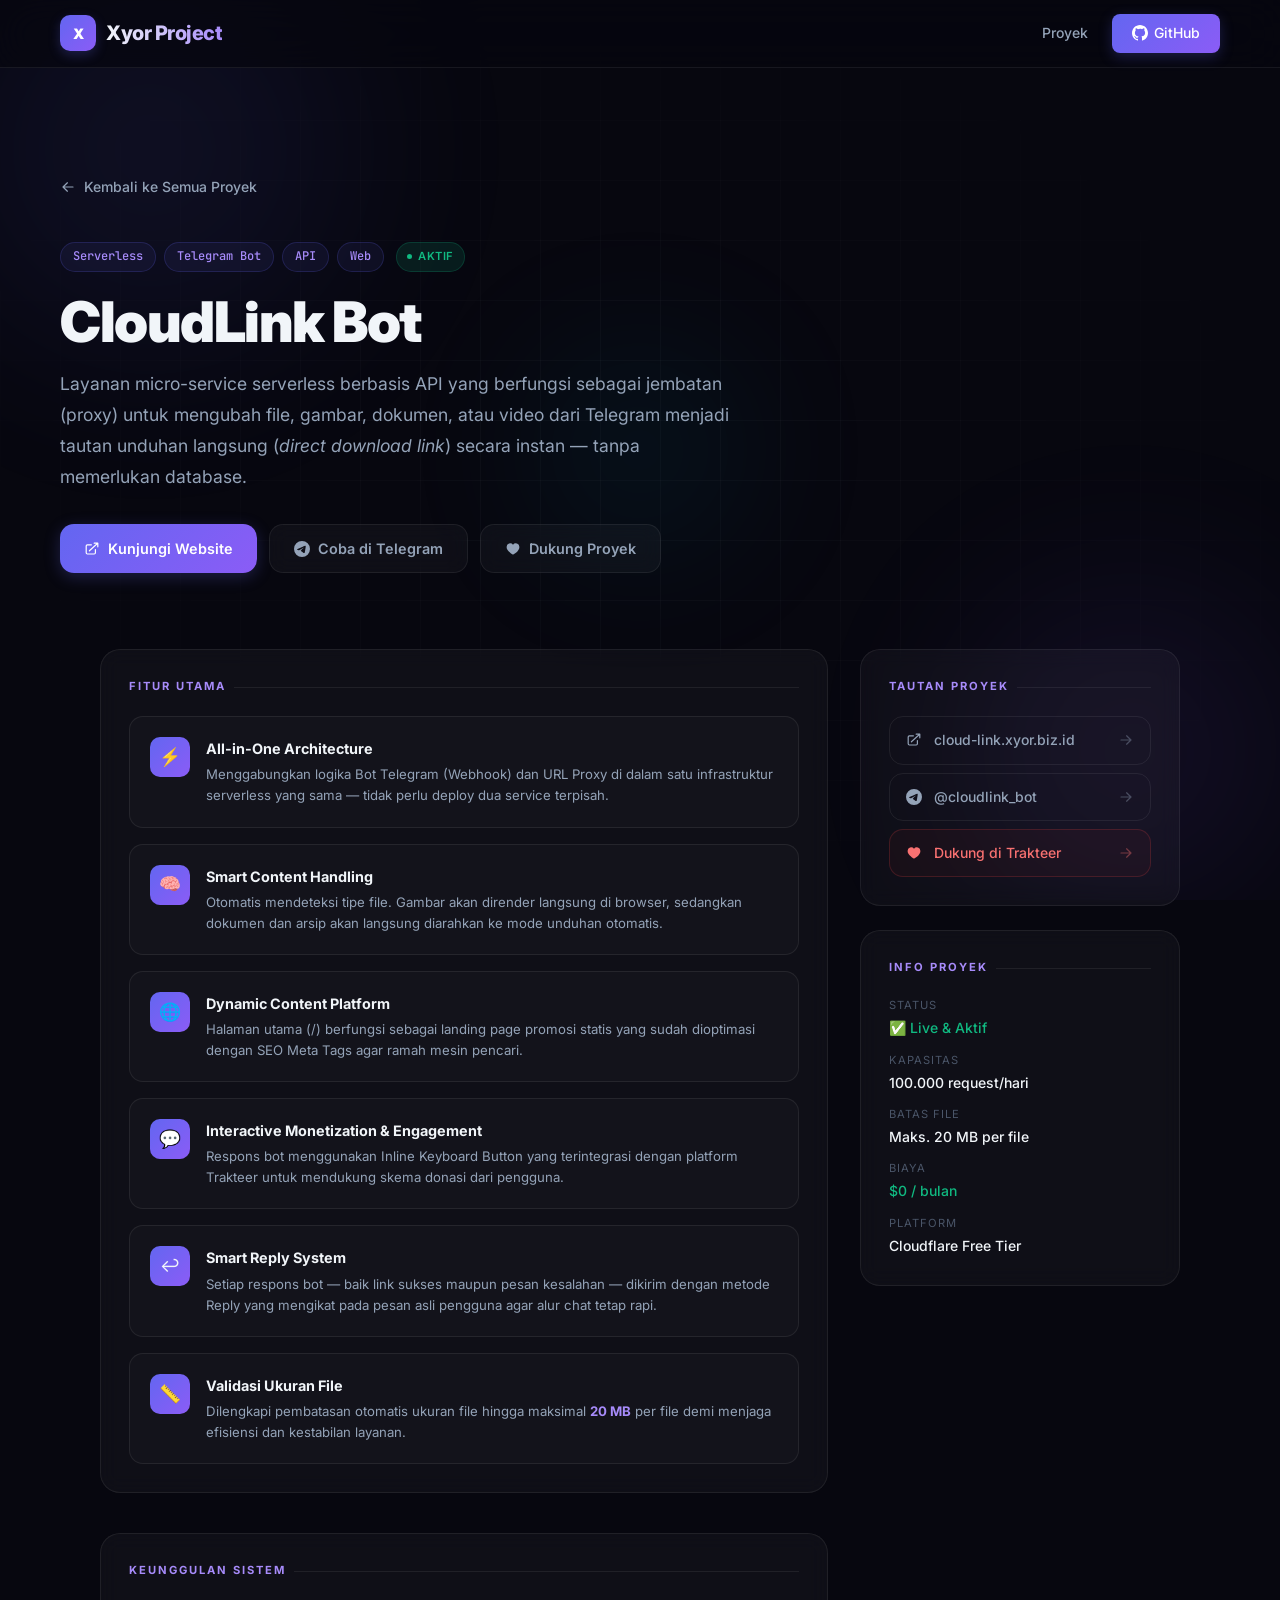
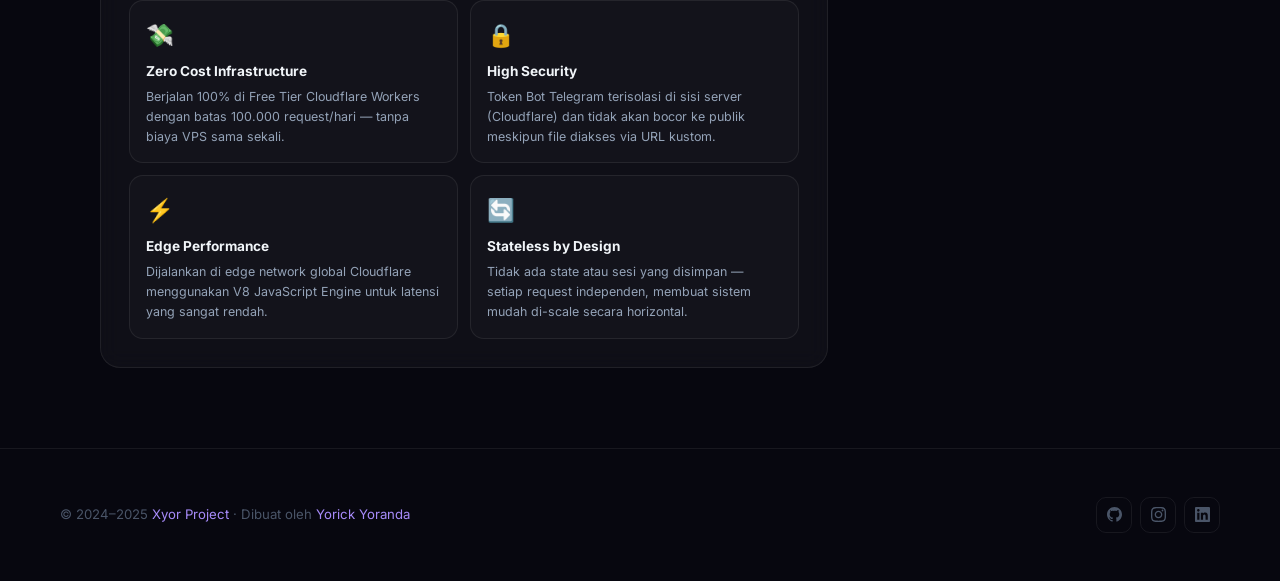
==== commit 4238157d: "Update" ====
--- a/projects/cloudlink-bot.html
+++ b/projects/cloudlink-bot.html
@@ -29,90 +29,7 @@
 
     .highlight-box strong { color: var(--accent-3); }
 
-    /* Architecture visual */
-    .arch-visual {
-      display: flex;
-      flex-direction: column;
-      align-items: center;
-      gap: 0;
-      padding: 8px 0;
-      font-family: 'JetBrains Mono', monospace;
-    }
-
-    .arch-row {
-      display: flex;
-      align-items: center;
-      gap: 0;
-      width: 100%;
-      justify-content: center;
-    }
-
-    .arch-node {
-      padding: 8px 16px;
-      border-radius: 8px;
-      font-size: 0.78rem;
-      font-weight: 500;
-      text-align: center;
-      line-height: 1.4;
-      white-space: nowrap;
-    }
-
-    .arch-node-user   { background:rgba(6,182,212,0.1); border:1px solid rgba(6,182,212,0.3); color:#67e8f9; }
-    .arch-node-tg     { background:rgba(59,130,246,0.1); border:1px solid rgba(59,130,246,0.3); color:#93c5fd; }
-    .arch-node-cf     {
-      background: linear-gradient(135deg, rgba(99,102,241,0.15), rgba(139,92,246,0.15));
-      border: 1px solid var(--border-hover);
-      color: var(--accent-3);
-      padding: 12px 22px;
-      font-size: 0.85rem;
-      font-weight: 700;
-    }
-    .arch-node-down   { background:rgba(16,185,129,0.1); border:1px solid rgba(16,185,129,0.25); color:#6ee7b7; }
-
-    .arch-arr-h {
-      display: flex;
-      align-items: center;
-      flex-direction: column;
-      padding: 0 4px;
-      gap: 2px;
-      min-width: 50px;
-    }
-
-    .arch-arr-h-line {
-      height: 1px;
-      width: 100%;
-      background: linear-gradient(to right, var(--accent-1), var(--accent-2));
-      opacity: 0.5;
-    }
-
-    .arch-arr-label {
-      font-size: 0.6rem;
-      color: var(--text-muted);
-      white-space: nowrap;
-    }
-
-    .arch-arr-v {
-      display: flex;
-      flex-direction: column;
-      align-items: center;
-      gap: 2px;
-      padding: 4px 0;
-    }
-
-    .arch-arr-v-line {
-      width: 1px;
-      height: 24px;
-      background: linear-gradient(to bottom, var(--accent-1), var(--accent-2));
-      opacity: 0.5;
-    }
-
-    .arch-arr-v-label {
-      font-size: 0.6rem;
-      color: var(--text-muted);
-      white-space: nowrap;
-      writing-mode: vertical-rl;
-      transform: rotate(180deg);
-    }
+
 
     /* Keunggulan cards */
     .advantage-grid {
@@ -274,7 +191,7 @@
                 <div class="feature-body">
                   <div class="feature-title">Smart Content Handling</div>
                   <div class="feature-desc">
-                    Otomatis mendeteksi tipe file. Gambar (<code style="font-family:'JetBrains Mono',monospace;font-size:0.8em;color:var(--accent-3)">.jpg, .png, .webp, .gif</code>) dirender langsung di browser, sedangkan dokumen dan arsip diarahkan ke mode unduhan otomatis.
+                    Otomatis mendeteksi tipe file. Gambar akan dirender langsung di browser, sedangkan dokumen dan arsip akan langsung diarahkan ke mode unduhan otomatis.
                   </div>
                 </div>
               </div>
@@ -312,9 +229,9 @@
               <div class="feature-item">
                 <div class="feature-icon" aria-hidden="true">📏</div>
                 <div class="feature-body">
-                  <div class="feature-title">Strict Size Validation</div>
-                  <div class="feature-desc">
-                    Dilengkapi fungsi kalkulasi ukuran file dinamis (konversi bytes ke KB/MB) untuk membatasi file maksimal <strong style="color:var(--accent-3)">20 MB</strong> demi efisiensi bandwidth.
+                  <div class="feature-title">Validasi Ukuran File</div>
+                  <div class="feature-desc">
+                    Dilengkapi pembatasan otomatis ukuran file hingga maksimal <strong style="color:var(--accent-3)">20 MB</strong> per file demi menjaga efisiensi dan kestabilan layanan.
                   </div>
                 </div>
               </div>
@@ -322,69 +239,7 @@
             </div>
           </div>
 
-          <!-- Arsitektur -->
-          <div class="glass-card">
-            <div class="glass-card-title">Arsitektur Sistem</div>
-
-            <div class="arch-visual" role="img" aria-label="Diagram alur sistem CloudLink Bot">
-
-              <!-- Row 1: User → Telegram → Cloudflare -->
-              <div class="arch-row">
-                <div class="arch-node arch-node-user">👤<br/>User Kirim File</div>
-                <div class="arch-arr-h">
-                  <div class="arch-arr-label">Kirim</div>
-                  <div class="arch-arr-h-line"></div>
-                  <div class="arch-arr-label">▶</div>
-                </div>
-                <div class="arch-node arch-node-tg">✈️<br/>Telegram Server</div>
-                <div class="arch-arr-h">
-                  <div class="arch-arr-label">Webhook POST</div>
-                  <div class="arch-arr-h-line"></div>
-                  <div class="arch-arr-label">▶</div>
-                </div>
-                <div class="arch-node arch-node-cf">☁️<br/>Cloudflare Workers<br/><span style="font-size:0.7em;opacity:0.7">(Edge Network V8)</span></div>
-              </div>
-
-              <!-- Vertical connector down from CF -->
-              <div style="display:flex; justify-content:flex-end; width:100%; padding-right: 1px;">
-                <div class="arch-arr-v" style="margin-right: calc(50% - 80px);">
-                  <div class="arch-arr-v-line"></div>
-                  <div style="font-size:0.65rem;color:var(--text-muted);font-family:'JetBrains Mono',monospace;">Fetch file_id</div>
-                  <div class="arch-arr-v-line"></div>
-                </div>
-              </div>
-
-              <!-- Row 2: Telegram API on right -->
-              <div class="arch-row" style="justify-content:flex-end;">
-                <div class="arch-node arch-node-tg" style="margin-right: calc(50% - 170px);">📡<br/>Telegram File API</div>
-              </div>
-
-              <!-- Vertical connector from Telegram API down -->
-              <div style="display:flex; justify-content:flex-end; width:100%; padding-right: 1px;">
-                <div class="arch-arr-v" style="margin-right: calc(50% - 80px);">
-                  <div class="arch-arr-v-line"></div>
-                  <div style="font-size:0.65rem;color:var(--text-muted);font-family:'JetBrains Mono',monospace;">Stream file</div>
-                  <div class="arch-arr-v-line"></div>
-                </div>
-              </div>
-
-              <!-- Row 3: Down to user -->
-              <div class="arch-row">
-                <div class="arch-node arch-node-down">⬇️<br/>User Unduh / Lihat</div>
-                <div class="arch-arr-h">
-                  <div class="arch-arr-label">◀</div>
-                  <div class="arch-arr-h-line"></div>
-                  <div class="arch-arr-label">Direct Link</div>
-                </div>
-                <div class="arch-node arch-node-cf" style="opacity:0.4">☁️<br/>Cloudflare Workers</div>
-              </div>
-
-            </div>
-
-            <div class="highlight-box" style="margin-top:20px;">
-              <strong>Zero Database</strong> — Sistem sepenuhnya stateless. Tidak ada penyimpanan data di server. Semua file diakses langsung melalui enkripsi <code style="font-family:'JetBrains Mono',monospace;font-size:0.85em">file_id</code> bawaan Telegram yang sudah terenkripsi.
-            </div>
-          </div>
+
 
           <!-- Keunggulan -->
           <div class="glass-card">
@@ -461,47 +316,7 @@
             </div>
           </div>
 
-          <!-- Tech Stack -->
-          <div class="glass-card">
-            <div class="glass-card-title">Tech Stack</div>
-            <div class="tech-list">
-              <div class="tech-item">
-                <span class="tech-emoji">☁️</span>
-                <div class="tech-info">
-                  <div class="tech-name">Cloudflare Workers</div>
-                  <div class="tech-role">Runtime Environment</div>
-                </div>
-              </div>
-              <div class="tech-item">
-                <span class="tech-emoji">✈️</span>
-                <div class="tech-info">
-                  <div class="tech-name">Telegram Bot API</div>
-                  <div class="tech-role">Webhook Mode</div>
-                </div>
-              </div>
-              <div class="tech-item">
-                <span class="tech-emoji">🟨</span>
-                <div class="tech-info">
-                  <div class="tech-name">JavaScript (V8)</div>
-                  <div class="tech-role">Bahasa Pemrograman</div>
-                </div>
-              </div>
-              <div class="tech-item">
-                <span class="tech-emoji">🌐</span>
-                <div class="tech-info">
-                  <div class="tech-name">HTML5 &amp; CSS3</div>
-                  <div class="tech-role">Landing Page Serverless</div>
-                </div>
-              </div>
-              <div class="tech-item">
-                <span class="tech-emoji">🔒</span>
-                <div class="tech-info">
-                  <div class="tech-name">Stateless / No DB</div>
-                  <div class="tech-role">Enkripsi file_id Telegram</div>
-                </div>
-              </div>
-            </div>
-          </div>
+
 
           <!-- Project Info -->
           <div class="glass-card">
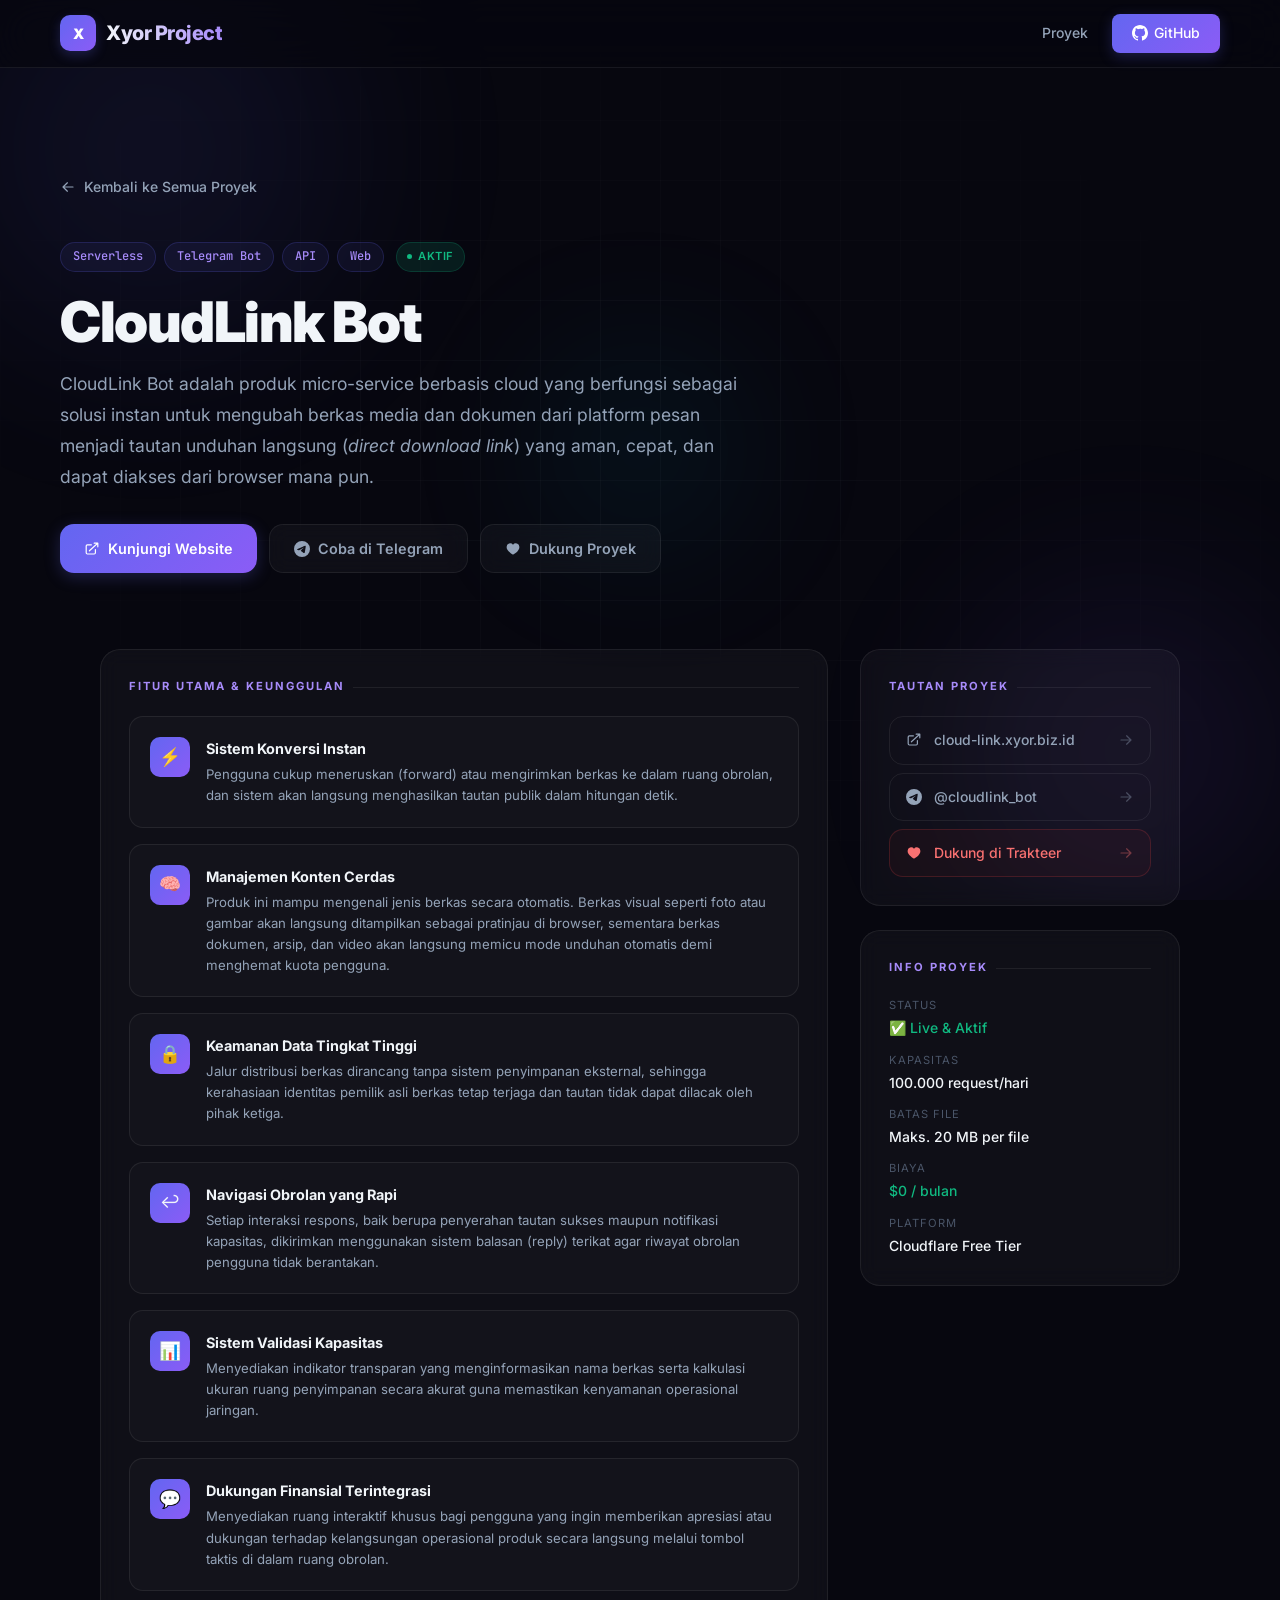
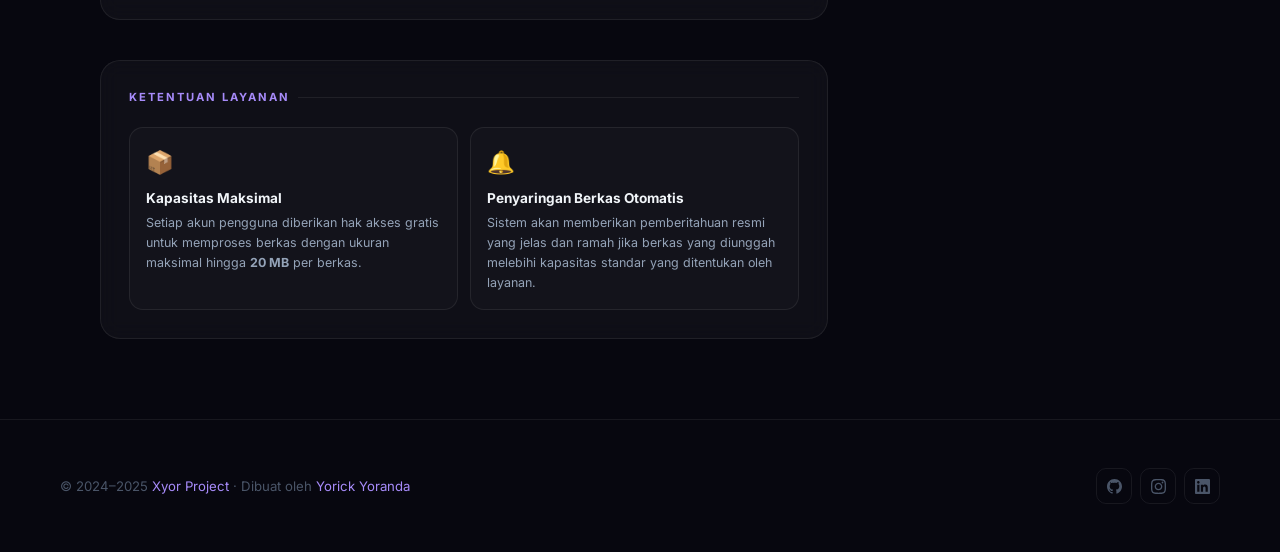
==== commit bfc17e30: "Update" ====
--- a/projects/cloudlink-bot.html
+++ b/projects/cloudlink-bot.html
@@ -133,7 +133,7 @@
           <h1 class="detail-title" id="project-title">CloudLink Bot</h1>
 
           <p class="detail-desc">
-            Layanan micro-service serverless berbasis API yang berfungsi sebagai jembatan (proxy) untuk mengubah file, gambar, dokumen, atau video dari Telegram menjadi tautan unduhan langsung (<em>direct download link</em>) secara instan — tanpa memerlukan database.
+            CloudLink Bot adalah produk micro-service berbasis cloud yang berfungsi sebagai solusi instan untuk mengubah berkas media dan dokumen dari platform pesan menjadi tautan unduhan langsung (<em>direct download link</em>) yang aman, cepat, dan dapat diakses dari browser mana pun.
           </p>
 
           <div class="detail-actions" role="group" aria-label="Aksi proyek">
@@ -173,15 +173,15 @@
 
           <!-- Fitur Utama -->
           <div class="glass-card">
-            <div class="glass-card-title">Fitur Utama</div>
+            <div class="glass-card-title">Fitur Utama &amp; Keunggulan</div>
             <div class="feature-list">
 
               <div class="feature-item">
                 <div class="feature-icon" aria-hidden="true">⚡</div>
                 <div class="feature-body">
-                  <div class="feature-title">All-in-One Architecture</div>
-                  <div class="feature-desc">
-                    Menggabungkan logika Bot Telegram (Webhook) dan URL Proxy di dalam satu infrastruktur serverless yang sama — tidak perlu deploy dua service terpisah.
+                  <div class="feature-title">Sistem Konversi Instan</div>
+                  <div class="feature-desc">
+                    Pengguna cukup meneruskan (forward) atau mengirimkan berkas ke dalam ruang obrolan, dan sistem akan langsung menghasilkan tautan publik dalam hitungan detik.
                   </div>
                 </div>
               </div>
@@ -189,19 +189,39 @@
               <div class="feature-item">
                 <div class="feature-icon" aria-hidden="true">🧠</div>
                 <div class="feature-body">
-                  <div class="feature-title">Smart Content Handling</div>
-                  <div class="feature-desc">
-                    Otomatis mendeteksi tipe file. Gambar akan dirender langsung di browser, sedangkan dokumen dan arsip akan langsung diarahkan ke mode unduhan otomatis.
-                  </div>
-                </div>
-              </div>
-
-              <div class="feature-item">
-                <div class="feature-icon" aria-hidden="true">🌐</div>
-                <div class="feature-body">
-                  <div class="feature-title">Dynamic Content Platform</div>
-                  <div class="feature-desc">
-                    Halaman utama (/) berfungsi sebagai landing page promosi statis yang sudah dioptimasi dengan SEO Meta Tags agar ramah mesin pencari.
+                  <div class="feature-title">Manajemen Konten Cerdas</div>
+                  <div class="feature-desc">
+                    Produk ini mampu mengenali jenis berkas secara otomatis. Berkas visual seperti foto atau gambar akan langsung ditampilkan sebagai pratinjau di browser, sementara berkas dokumen, arsip, dan video akan langsung memicu mode unduhan otomatis demi menghemat kuota pengguna.
+                  </div>
+                </div>
+              </div>
+
+              <div class="feature-item">
+                <div class="feature-icon" aria-hidden="true">🔒</div>
+                <div class="feature-body">
+                  <div class="feature-title">Keamanan Data Tingkat Tinggi</div>
+                  <div class="feature-desc">
+                    Jalur distribusi berkas dirancang tanpa sistem penyimpanan eksternal, sehingga kerahasiaan identitas pemilik asli berkas tetap terjaga dan tautan tidak dapat dilacak oleh pihak ketiga.
+                  </div>
+                </div>
+              </div>
+
+              <div class="feature-item">
+                <div class="feature-icon" aria-hidden="true">↩️</div>
+                <div class="feature-body">
+                  <div class="feature-title">Navigasi Obrolan yang Rapi</div>
+                  <div class="feature-desc">
+                    Setiap interaksi respons, baik berupa penyerahan tautan sukses maupun notifikasi kapasitas, dikirimkan menggunakan sistem balasan (reply) terikat agar riwayat obrolan pengguna tidak berantakan.
+                  </div>
+                </div>
+              </div>
+
+              <div class="feature-item">
+                <div class="feature-icon" aria-hidden="true">📊</div>
+                <div class="feature-body">
+                  <div class="feature-title">Sistem Validasi Kapasitas</div>
+                  <div class="feature-desc">
+                    Menyediakan indikator transparan yang menginformasikan nama berkas serta kalkulasi ukuran ruang penyimpanan secara akurat guna memastikan kenyamanan operasional jaringan.
                   </div>
                 </div>
               </div>
@@ -209,29 +229,9 @@
               <div class="feature-item">
                 <div class="feature-icon" aria-hidden="true">💬</div>
                 <div class="feature-body">
-                  <div class="feature-title">Interactive Monetization &amp; Engagement</div>
-                  <div class="feature-desc">
-                    Respons bot menggunakan Inline Keyboard Button yang terintegrasi dengan platform Trakteer untuk mendukung skema donasi dari pengguna.
-                  </div>
-                </div>
-              </div>
-
-              <div class="feature-item">
-                <div class="feature-icon" aria-hidden="true">↩️</div>
-                <div class="feature-body">
-                  <div class="feature-title">Smart Reply System</div>
-                  <div class="feature-desc">
-                    Setiap respons bot — baik link sukses maupun pesan kesalahan — dikirim dengan metode Reply yang mengikat pada pesan asli pengguna agar alur chat tetap rapi.
-                  </div>
-                </div>
-              </div>
-
-              <div class="feature-item">
-                <div class="feature-icon" aria-hidden="true">📏</div>
-                <div class="feature-body">
-                  <div class="feature-title">Validasi Ukuran File</div>
-                  <div class="feature-desc">
-                    Dilengkapi pembatasan otomatis ukuran file hingga maksimal <strong style="color:var(--accent-3)">20 MB</strong> per file demi menjaga efisiensi dan kestabilan layanan.
+                  <div class="feature-title">Dukungan Finansial Terintegrasi</div>
+                  <div class="feature-desc">
+                    Menyediakan ruang interaktif khusus bagi pengguna yang ingin memberikan apresiasi atau dukungan terhadap kelangsungan operasional produk secara langsung melalui tombol taktis di dalam ruang obrolan.
                   </div>
                 </div>
               </div>
@@ -241,29 +241,19 @@
 
 
 
-          <!-- Keunggulan -->
+          <!-- Ketentuan Layanan -->
           <div class="glass-card">
-            <div class="glass-card-title">Keunggulan Sistem</div>
+            <div class="glass-card-title">Ketentuan Layanan</div>
             <div class="advantage-grid">
               <div class="advantage-card">
-                <div class="advantage-emoji">💸</div>
-                <div class="advantage-title">Zero Cost Infrastructure</div>
-                <div class="advantage-desc">Berjalan 100% di Free Tier Cloudflare Workers dengan batas 100.000 request/hari — tanpa biaya VPS sama sekali.</div>
+                <div class="advantage-emoji">📦</div>
+                <div class="advantage-title">Kapasitas Maksimal</div>
+                <div class="advantage-desc">Setiap akun pengguna diberikan hak akses gratis untuk memproses berkas dengan ukuran maksimal hingga <strong>20 MB</strong> per berkas.</div>
               </div>
               <div class="advantage-card">
-                <div class="advantage-emoji">🔒</div>
-                <div class="advantage-title">High Security</div>
-                <div class="advantage-desc">Token Bot Telegram terisolasi di sisi server (Cloudflare) dan tidak akan bocor ke publik meskipun file diakses via URL kustom.</div>
-              </div>
-              <div class="advantage-card">
-                <div class="advantage-emoji">⚡</div>
-                <div class="advantage-title">Edge Performance</div>
-                <div class="advantage-desc">Dijalankan di edge network global Cloudflare menggunakan V8 JavaScript Engine untuk latensi yang sangat rendah.</div>
-              </div>
-              <div class="advantage-card">
-                <div class="advantage-emoji">🔄</div>
-                <div class="advantage-title">Stateless by Design</div>
-                <div class="advantage-desc">Tidak ada state atau sesi yang disimpan — setiap request independen, membuat sistem mudah di-scale secara horizontal.</div>
+                <div class="advantage-emoji">🔔</div>
+                <div class="advantage-title">Penyaringan Berkas Otomatis</div>
+                <div class="advantage-desc">Sistem akan memberikan pemberitahuan resmi yang jelas dan ramah jika berkas yang diunggah melebihi kapasitas standar yang ditentukan oleh layanan.</div>
               </div>
             </div>
           </div>
